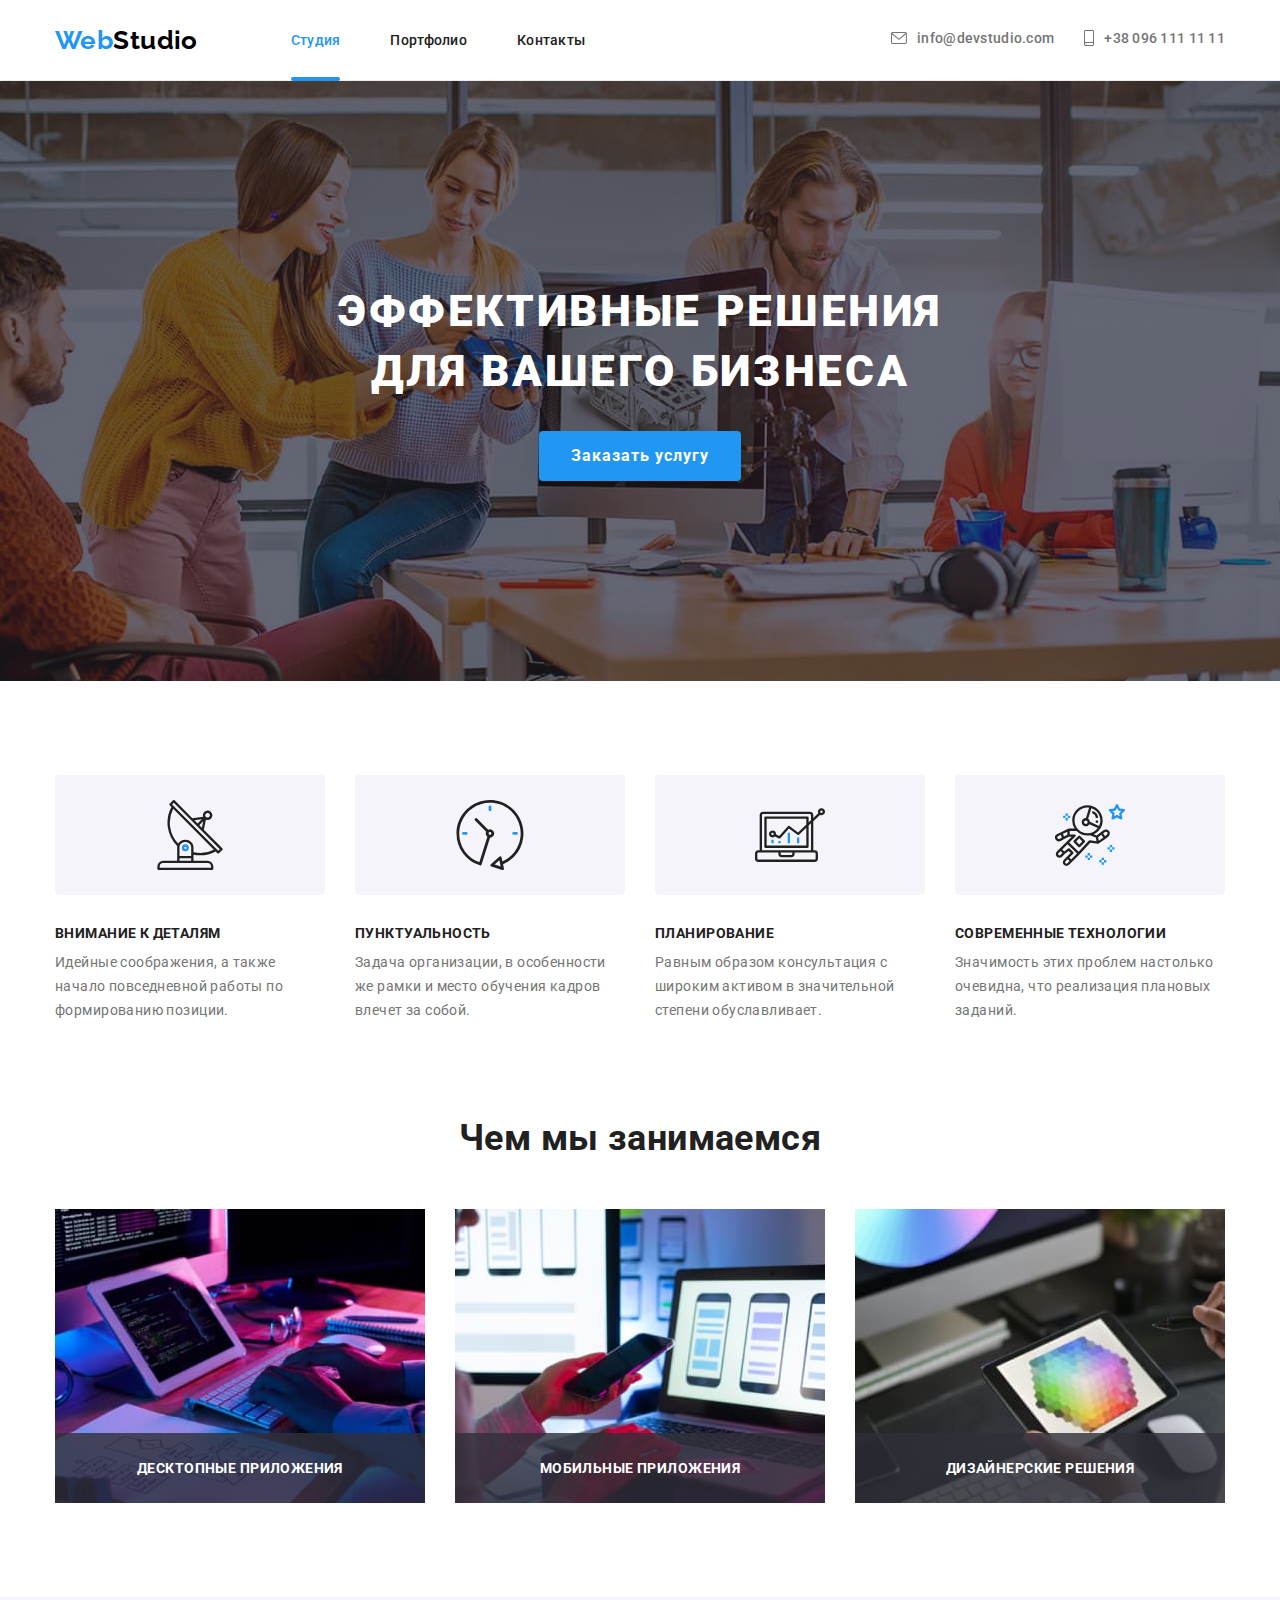
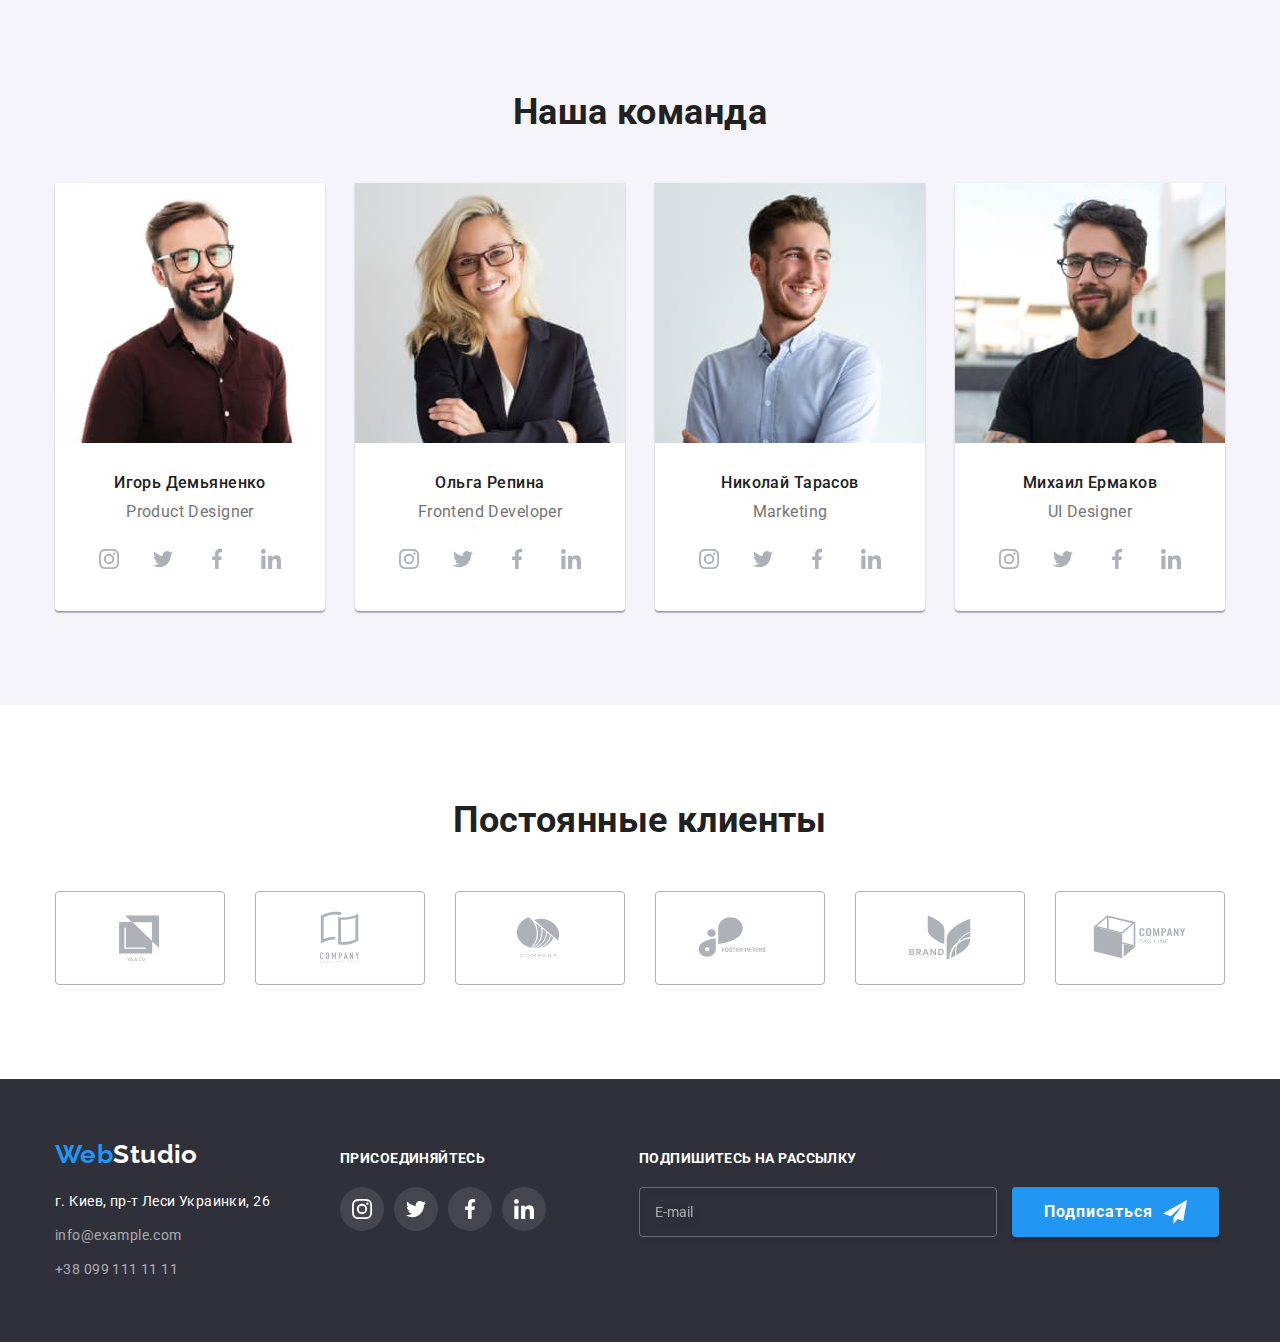
==== index.html @ 34c6ae7d "cloned hw7" ====
<!DOCTYPE html>
<html lang="ru">
  <head>
    <meta charset="UTF-8" />
    <meta http-equiv="X-UA-Compatible" content="IE=edge" />
    <meta name="viewport" content="width=device-width, initial-scale=1.0" />
    <title>WebStudio 7</title>
    <link rel="preconnect" href="https://fonts.googleapis.com" />
    <link rel="preconnect" href="https://fonts.gstatic.com" crossorigin />
    <link
      href="https://fonts.googleapis.com/css2?family=Raleway:wght@700&family=Roboto:wght@400;500;700;900&display=swap"
      rel="stylesheet"
    />
    <link
      rel="stylesheet"
      href="https://cdnjs.cloudflare.com/ajax/libs/modern-normalize/1.1.0/modern-normalize.min.css"
    />
    <link rel="stylesheet" href="./css/main.min.css" />
  </head>
  <body>
    <!-- header -->
    <header class="header">
      <div class="container container-flex">
        <!-- logo and navigation-->
        <nav class="nav container-flex">
          <a class="logo" href="./index.html"
            ><span class="logo_accent">Web</span>Studio</a
          >

          <ul class="nav__list list">
            <li class="nav__item">
              <a class="nav__link nav__link_current" href="./index.html"
                >Студия</a
              >
            </li>
            <li class="nav__item">
              <a class="nav__link" href="./portfolio.html">Портфолио</a>
            </li>
            <li class="nav__item">
              <a class="nav__link" href="#">Контакты</a>
            </li>
          </ul>
        </nav>

        <!-- contacts -->
        <ul class="contacts list">
          <li class="contacts__item">
            <a class="contacts__link" href="mailto:info@devstudio.com">
              <svg class="contacts__icon" width="16" height="12">
                <use href="./images/symbol-defs.svg#envelope"></use>
              </svg>
              info@devstudio.com</a
            >
          </li>
          <li class="contacts__item">
            <a class="contacts__link" href="tel:+380961111111"
              ><svg class="contacts__icon" width="10" height="16">
                <use href="./images/symbol-defs.svg#smartphone"></use>
              </svg>
              +38 096 111 11 11</a
            >
          </li>
        </ul>
      </div>
    </header>

    <!-- main -->
    <main>
      <!-- hero -->

      <section class="hero">
        <div class="container">
          <h1 class="hero__title">Эффективные решения для вашего бизнеса</h1>
          <button data-modal-open class="button button_primary" type="button">
            Заказать услугу
          </button>
        </div>
      </section>

      <!-- features -->
      <section class="features section">
        <div class="container">
          <h2 class="features__title visually-hidden">Наши преимущества</h2>
          <ul class="features__list list flex-cards">
            <li class="features__item item-features">
              <div class="features__thumb">
                <svg class="features__icon" width="70" height="70">
                  <use href="./images/symbol-defs.svg#antenna"></use>
                </svg>
              </div>
              <h3 class="item-features__title">Внимание к деталям</h3>
              <p class="item-features__text">
                Идейные соображения, а также начало повседневной работы по
                формированию позиции.
              </p>
            </li>
            <li class="features__item item-features">
              <div class="features__thumb">
                <svg class="features__icon" width="70" height="70">
                  <use href="./images/symbol-defs.svg#clock"></use>
                </svg>
              </div>
              <h3 class="item-features__title">Пунктуальность</h3>
              <p class="item-features__text">
                Задача организации, в особенности же рамки и место обучения
                кадров влечет за собой.
              </p>
            </li>
            <li class="features__item item-features">
              <div class="features__thumb">
                <svg class="features__icon" width="70" height="70">
                  <use href="./images/symbol-defs.svg#diagram"></use>
                </svg>
              </div>
              <h3 class="item-features__title">Планирование</h3>
              <p class="item-features__text">
                Равным образом консультация с широким активом в значительной
                степени обуславливает.
              </p>
            </li>
            <li class="features__item item-features">
              <div class="features__thumb">
                <svg class="features__icon" width="70" height="70">
                  <use href="./images/symbol-defs.svg#astronaut"></use>
                </svg>
              </div>
              <h3 class="item-features__title">Современные технологии</h3>
              <p class="item-features__text">
                Значимость этих проблем настолько очевидна, что реализация
                плановых заданий.
              </p>
            </li>
          </ul>
        </div>
      </section>

      <!-- products -->
      <section class="products section">
        <div class="container">
          <h2 class="products__title section-title">Чем мы занимаемся</h2>
          <ul class="products__list list flex-cards">
            <li class="products__item">
              <div class="products__thumb">
                <img
                  class="products__img"
                  src="./images/img-desktop-apps.jpg"
                  alt="На клавиатуре печатают исходный код и смотрят его на десктопе и планшете"
                  width="370"
                />
                <h3 class="products__description">Десктопные приложения</h3>
              </div>
            </li>
            <li>
              <div class="products__thumb">
                <img
                  class="products__img"
                  src="./images/img-mobile-apps.jpg"
                  alt="Человек смотрит на телефон и ноутбук с макетами"
                  width="370"
                />
                <h3 class="products__description">Мобильные приложения</h3>
              </div>
            </li>
            <li>
              <div class="products__thumb">
                <img
                  class="products__img"
                  src="./images/img-design-solutions.jpg"
                  alt="Человек держит планшет с селектором цветов"
                  width="370"
                />
                <h3 class="products__description">Дизайнерские решения</h3>
              </div>
            </li>
          </ul>
        </div>
      </section>

      <!-- team -->
      <section class="team section">
        <div class="container">
          <h2 class="team__title section-title">Наша команда</h2>
          <ul class="team__list list flex-cards">
            <li class="team__item item-team">
              <img
                class="item-team__img"
                src="./images/img-Demjanenko.jpg"
                alt="Портретное фото Игоря Демьяненко"
                width="270"
              />
              <h3 class="item-team__title">Игорь Демьяненко</h3>
              <p class="item-team__text">Product Designer</p>
              <ul class="socials list">
                <li class="socials__item">
                  <a class="socials__link" href="#">
                    <svg class="socials__icon">
                      <use href="./images/symbol-defs.svg#instagram"></use>
                    </svg>
                  </a>
                </li>
                <li class="socials__item">
                  <a class="socials__link" href="#">
                    <svg class="socials__icon">
                      <use href="./images/symbol-defs.svg#twitter"></use>
                    </svg>
                  </a>
                </li>
                <li class="socials__item">
                  <a class="socials__link" href="#">
                    <svg class="socials__icon">
                      <use href="./images/symbol-defs.svg#facebook"></use>
                    </svg>
                  </a>
                </li>
                <li class="socials__item">
                  <a class="socials__link" href="#">
                    <svg class="socials__icon">
                      <use href="./images/symbol-defs.svg#linkedin"></use>
                    </svg>
                  </a>
                </li>
              </ul>
            </li>
            <li class="team__item item-team">
              <img
                class="item-team__img"
                src="./images/img-Repina.jpg"
                alt="Портретное фото Ольги Репиной"
                width="270"
              />
              <h3 class="item-team__title">Ольга Репина</h3>
              <p class="item-team__text">Frontend Developer</p>
              <ul class="socials list">
                <li class="socials__item">
                  <a class="socials__link" href="#">
                    <svg class="socials__icon">
                      <use href="./images/symbol-defs.svg#instagram"></use>
                    </svg>
                  </a>
                </li>
                <li class="socials__item">
                  <a class="socials__link" href="#">
                    <svg class="socials__icon">
                      <use href="./images/symbol-defs.svg#twitter"></use>
                    </svg>
                  </a>
                </li>
                <li class="socials__item">
                  <a class="socials__link" href="#">
                    <svg class="socials__icon">
                      <use href="./images/symbol-defs.svg#facebook"></use>
                    </svg>
                  </a>
                </li>
                <li class="socials__item">
                  <a class="socials__link" href="#">
                    <svg class="socials__icon">
                      <use href="./images/symbol-defs.svg#linkedin"></use>
                    </svg>
                  </a>
                </li>
              </ul>
            </li>
            <li class="team__item item-team">
              <img
                class="item-team__img"
                src="./images/img-Tarasov.jpg"
                alt="Портретное фото Николая Тарасова"
                width="270"
              />
              <h3 class="item-team__title">Николай Тарасов</h3>
              <p class="item-team__text">Marketing</p>
              <ul class="socials list">
                <li class="socials__item">
                  <a class="socials__link" href="#">
                    <svg class="socials__icon">
                      <use href="./images/symbol-defs.svg#instagram"></use>
                    </svg>
                  </a>
                </li>
                <li class="socials__item">
                  <a class="socials__link" href="#">
                    <svg class="socials__icon">
                      <use href="./images/symbol-defs.svg#twitter"></use>
                    </svg>
                  </a>
                </li>
                <li class="socials__item">
                  <a class="socials__link" href="#">
                    <svg class="socials__icon">
                      <use href="./images/symbol-defs.svg#facebook"></use>
                    </svg>
                  </a>
                </li>
                <li class="socials__item">
                  <a class="socials__link" href="#">
                    <svg class="socials__icon">
                      <use href="./images/symbol-defs.svg#linkedin"></use>
                    </svg>
                  </a>
                </li>
              </ul>
            </li>
            <li class="team__item item-team">
              <img
                class="item-team__img"
                src="./images/img-Ermakov.jpg"
                alt="Портретное фото Михаила Ермакова"
                width="270"
              />
              <h3 class="item-team__title">Михаил Ермаков</h3>
              <p class="item-team__text">UI Designer</p>
              <ul class="socials list">
                <li class="socials__item">
                  <a class="socials__link" href="#">
                    <svg class="socials__icon">
                      <use href="./images/symbol-defs.svg#instagram"></use>
                    </svg>
                  </a>
                </li>
                <li class="socials__item">
                  <a class="socials__link" href="#">
                    <svg class="socials__icon">
                      <use href="./images/symbol-defs.svg#twitter"></use>
                    </svg>
                  </a>
                </li>
                <li class="socials__item">
                  <a class="socials__link" href="#">
                    <svg class="socials__icon">
                      <use href="./images/symbol-defs.svg#facebook"></use>
                    </svg>
                  </a>
                </li>
                <li class="socials__item">
                  <a class="socials__link" href="#">
                    <svg class="socials__icon">
                      <use href="./images/symbol-defs.svg#linkedin"></use>
                    </svg>
                  </a>
                </li>
              </ul>
            </li>
          </ul>
        </div>
      </section>

      <!-- clients -->
      <section class="clients section">
        <div class="container">
          <h1 class="section-title">Постоянные клиенты</h1>
          <ul class="clients__list list">
            <li class="clients__item">
              <a class="clients__link" href="">
                <svg class="clients__icon">
                  <use href="./images/symbol-defs.svg#client1"></use>
                </svg>
              </a>
            </li>
            <li class="clients__item">
              <a class="clients__link" href="">
                <svg class="clients__icon">
                  <use href="./images/symbol-defs.svg#client2"></use>
                </svg>
              </a>
            </li>
            <li class="clients__item">
              <a class="clients__link" href="">
                <svg class="clients__icon">
                  <use href="./images/symbol-defs.svg#client3"></use>
                </svg>
              </a>
            </li>
            <li class="clients__item">
              <a class="clients__link" href="">
                <svg class="clients__icon">
                  <use href="./images/symbol-defs.svg#client4"></use>
                </svg>
              </a>
            </li>
            <li class="clients__item">
              <a class="clients__link" href="">
                <svg class="clients__icon">
                  <use href="./images/symbol-defs.svg#client5"></use>
                </svg>
              </a>
            </li>
            <li class="clients__item">
              <a class="clients__link" href="">
                <svg class="clients__icon">
                  <use href="./images/symbol-defs.svg#client6"></use>
                </svg>
              </a>
            </li>
          </ul>
        </div>
      </section>
    </main>
    <!-- footer -->
    <footer class="footer">
      <div class="container container-flex container-footer">
        <!-- logo-footer -->
        <div class="address-wrapper">
          <a class="logo footer__logo" href="/"
            ><span class="logo_accent">Web</span>Studio</a
          >

          <!-- contact information -->
          <address class="address">
            <ul class="address__list list">
              <li class="address__item">
                <a
                  class="address__link address__link_geo"
                  href="https://goo.gl/maps/iMKgxrzqZL7RTVhf6"
                  target="_blank"
                  rel="noopener noreferrer"
                >
                  г. Киев, пр-т Леси Украинки, 26</a
                >
              </li>
              <li class="address__item">
                <a
                  class="address__link address__link_cont"
                  href="mailto:info@example.com"
                  >info@example.com</a
                >
              </li>
              <li class="address__item">
                <a
                  class="address__link address__link_cont"
                  href="tel:+380991111111"
                  >+38 099 111 11 11</a
                >
              </li>
            </ul>
          </address>
        </div>

        <!-- join -->
        <div class="join">
          <b class="join__title">ПРИСОЕДИНЯЙТЕСЬ</b>
          <ul class="socials footer__socials list">
            <li class="socials__item">
              <a class="socials__link socials__link_footer" href="#">
                <svg class="socials__icon socials__icon_footer">
                  <use href="./images/symbol-defs.svg#instagram"></use>
                </svg>
              </a>
            </li>
            <li class="socials__item">
              <a class="socials__link socials__link_footer" href="#">
                <svg class="socials__icon socials__icon_footer">
                  <use href="./images/symbol-defs.svg#twitter"></use>
                </svg>
              </a>
            </li>
            <li class="socials__item">
              <a class="socials__link socials__link_footer" href="#">
                <svg class="socials__icon socials__icon_footer">
                  <use href="./images/symbol-defs.svg#facebook"></use>
                </svg>
              </a>
            </li>
            <li class="socials__item">
              <a class="socials__link socials__link_footer" href="#">
                <svg class="socials__icon socials__icon_footer">
                  <use href="./images/symbol-defs.svg#linkedin"></use>
                </svg>
              </a>
            </li>
          </ul>
        </div>

        <!-- subscribe -->
        <form class="subscribe">
          <b class="join__title subscribe-title">Подпишитесь на рассылку</b>
          <label class="visually-hidden" for="subscribe_mail">E-mail</label>
          <input
            class="subscribe__input"
            name="subscribe_mail"
            id="subscribe_mail"
            type="email"
            required
            placeholder="E-mail"
          />
          <button class="button button_primary subscribe-button" type="submit">
            Подписаться
            <svg class="subscribe-button__icon" width="24" height="24">
              <use href="./images/symbol-defs.svg#plane"></use>
            </svg>
          </button>
        </form>
      </div>
    </footer>

    <!-- modal  -->
    <div class="backdrop is-hidden" data-modal>
      <div class="modal">
        <button data-modal-close class="modal__close-btn">
          <svg width="18" height="18">
            <use href="./images/symbol-defs.svg#close"></use>
          </svg>
        </button>

        <!-- callback-form -->
        <form name="callback-form" class="callback-form">
          <b class="callback-form__title">
            Оставьте свои данные, мы вам перезвоним
          </b>

          <div class="callback-form__item">
            <label class="callback-form__label" for="username">Имя</label>
            <input
              class="callback-form__input"
              type="text"
              name="username"
              id="username"
              required
              minlength="2"
              pattern="^[a-zA-zа-яА-яіІїЇЇ]+$"
            />
            <svg class="callback-form__icon" width="18" height="18">
              <use href="./images/symbol-defs.svg#person"></use>
            </svg>
          </div>

          <div class="callback-form__item">
            <label class="callback-form__label" for="tel">Телефон</label>
            <input
              class="callback-form__input"
              type="tel"
              name="tel"
              id="tel"
              required
              pattern="^[0-9]{3}-[0-9]{3}-[0-9]{2}-[0-9]{2}"
              title="xxx-xxx-xx-xx"
            />
            <svg class="callback-form__icon" width="18" height="18">
              <use href="./images/symbol-defs.svg#phone"></use>
            </svg>
          </div>

          <div class="callback-form__item">
            <label class="callback-form__label" for="mail">Почта</label>
            <input
              class="callback-form__input"
              type="email"
              name="mail"
              id="mail"
              required
            />
            <svg class="callback-form__icon" width="18" height="18">
              <use href="./images/symbol-defs.svg#email"></use>
            </svg>
          </div>

          <div class="callback-form__item">
            <label class="callback-form__label" for="comment"
              >Комментарий</label
            >
            <textarea
              class="callback-form__input callback-form__textarea"
              name="comment"
              id="comment"
              rows="5"
              placeholder="Введите текст"
            ></textarea>
          </div>

          <div class="callback-form__item policy-checkbox">
            <input
              class="policy-checkbox__input visually-hidden"
              id="policy"
              type="checkbox"
              name="policy"
              value="policy"
              required
            />
            <label
              class="callback-form__label policy-checkbox__label"
              for="policy"
            >
              <svg class="callback-form__check-icon">
                <use href="./images/symbol-defs.svg#icon-check"></use>
              </svg>
              Соглашаюсь с рассылкой и принимаю
              <a class="policy-checkbox__link" href="#"> Условия договора</a>
            </label>
          </div>

          <button class="button button_primary modal__button" type="submit">
            Отправить
          </button>
        </form>
      </div>
    </div>

    <!-- script modal -->
    <script src="./js/modal.js"></script>
  </body>
</html>
---- css/main.min.css ----
:root{--primary-text-color: #757575;--secondary-text-color: #212121;--accent-color: #2196f3;--main-white-color: #ffffff;--primary-background-color: #2f303a;--secondary-background-color: #f5f4fa;--address-cont-color: rgba(255, 255, 255, 0.6);--primary-logo-color: #000000;--header-border: #ececec;--socials-color: #afb1b8;--timing-function: 250ms cubic-bezier(0.4, 0, 0.2, 1)}.visually-hidden{position:absolute;width:1px;height:1px;margin:-1px;border:0;padding:0;white-space:nowrap;clip-path:inset(100%);clip:rect(0 0 0 0);overflow:hidden}body{font-family:"Roboto",roboto,-apple-system,BlinkMacSystemFont,avenir next,avenir,segoe ui,helvetica neue,helvetica,Cantarell,Ubuntu,noto,arial,sans-serif;font-size:14px;letter-spacing:.03em;background-color:var(--main-white-color);color:var(--primary-text-color)}p,h1,h2,h3{margin:0;padding:0;border:0}.list{margin-top:0;margin-bottom:0;padding-left:0;list-style:none}.flex-cards{display:flex;flex-wrap:wrap;gap:30px}.container{width:1200px;margin:0 auto;padding:0 15px}.container-flex{display:flex;align-items:center}.section{padding:94px 0}.section-title{margin-bottom:50px;font-weight:700;font-size:36px;line-height:1.1666666667;text-align:center;color:var(--secondary-text-color)}.backdrop{position:fixed;top:0;left:0;width:100%;height:100%;overflow-y:scroll;opacity:1;background-color:rgba(0,0,0,.4);transition:opacity var(--timing-function),visibility var(--timing-function)}.backdrop.is-hidden{opacity:0;visibility:hidden;pointer-events:none}.modal{position:absolute;top:50%;left:50%;transform:translate(-50%, -50%) scale(1);width:528px;min-height:581px;background-color:#fff;box-shadow:0px 1px 3px rgba(0,0,0,.12),0px 1px 1px rgba(0,0,0,.14),0px 2px 1px rgba(0,0,0,.2);border-radius:4px;transition:transform var(--timing-function)}.backdrop.is-hidden .modal{transform:translate(-50%, -50%) scale(1.1)}.callback-form{padding:40px}.callback-form__title{display:inline-block;margin-bottom:12px;font-weight:700;font-size:20px;line-height:1.5;text-align:center;color:var(--secondary-text-color)}.callback-form__item{position:relative;margin-bottom:10px;display:flex;flex-direction:column}.callback-form__label{width:100%;margin-bottom:4px;font-weight:400;font-size:12px;line-height:1.1666666667;letter-spacing:.01em;color:var(--primary-text-color)}.callback-form__icon{position:absolute;bottom:11px;left:12px;fill:var(--secondary-text-color);transition:fill var(--timing-function)}.callback-form__input:focus+.callback-form__icon{fill:#2196f3}.callback-form__input{width:100%;padding:12px 16px 12px 42px;border:1px solid rgba(33,33,33,.2);border-radius:4px;transition:border-color var(--timing-function)}.callback-form__input:focus{border-color:var(--accent-color);outline:rgba(0,0,0,0)}.callback-form__textarea{resize:none;padding-left:16px}.callback-form__textarea::placeholder{font-size:14px;line-height:1.1428571429;letter-spacing:.01em;color:rgba(117,117,117,.5)}.policy-checkbox{flex-direction:row;align-items:center;margin-top:20px}.callback-form__check-icon{position:absolute;top:50%;left:13px;transform:translateY(-50%);width:16px;height:15px;cursor:pointer;opacity:0;transition:opacity var(--timing-function)}.policy-checkbox__input:checked+.policy-checkbox__label>.callback-form__check-icon{opacity:1}.policy-checkbox__label{display:inline-flex;align-items:center;margin:0;padding-left:13px;font-size:14px;line-height:1.7142857143;color:var(--primary-text-color)}.policy-checkbox__label::before{content:"";display:inline-block;width:16px;height:15px;margin-right:8.38px;border:1.8px solid var(--secondary-text-color);border-radius:2px;transition:border-color var(--timing-function)}.policy-checkbox__input:checked+.policy-checkbox__label::before{border-color:var(--accent-color)}.policy-checkbox__input:focus-visible~.policy-checkbox__label::before{outline:2px solid rgba(5,34,195,.7)}.policy-checkbox__link{position:relative;padding-left:3.5px;border-bottom:1px solid var(--accent-color);color:var(--accent-color);font-size:14px;line-height:1.7142857143;text-decoration:none;transition:color var(--timing-function)}.policy-checkbox__link:hover,.policy-checkbox__link:focus{color:var(--secondary-text-color)}.policy-checkbox__link:before{content:"";position:absolute;left:0;bottom:-2px;display:block;width:100%;height:4px;background-color:var(--main-white-color);transform-origin:center;transform:scale(1);transition:transform var(--timing-function)}.policy-checkbox__link:hover:before,.policy-checkbox__link:focus:before{transform:scale(0)}.button{display:inline-block;font-family:inherit;font-weight:700;font-size:16px;line-height:1.875;text-align:center;letter-spacing:.06em;color:var(--secondary-text-color);background-color:var(--main-white-color);border:none;border-radius:4px;cursor:pointer}.button_primary{padding:10px 32px;color:var(--main-white-color);background-color:var(--accent-color);box-shadow:0px 4px 4px rgba(0,0,0,.15);transition:box-shadow var(--timing-function),background-color var(--timing-function)}.button_primary:hover,.button_primary:focus{background-color:#188ce8;box-shadow:0px 4px 4px rgba(0,0,0,.25)}.button_secondary{padding:6px 22px;font-weight:500;font-size:16px;line-height:1.625;text-align:center;letter-spacing:.03em;color:var(--secondary-text-color);background-color:var(--secondary-background-color);transition:box-shadow var(--timing-function),background-color var(--timing-function),color var(--timing-function)}.button_secondary:hover,.button_secondary:focus{color:var(--main-white-color);background-color:var(--accent-color);box-shadow:0px 3px 1px rgba(0,0,0,.1),0px 1px 2px rgba(0,0,0,.08),0px 2px 2px rgba(0,0,0,.12)}.button_secondary.active{color:var(--main-white-color);background-color:var(--accent-color);box-shadow:0px 3px 1px rgba(0,0,0,.1),0px 1px 2px rgba(0,0,0,.08),0px 2px 2px rgba(0,0,0,.12)}.modal__close-btn{position:absolute;top:8px;right:8px;display:flex;align-items:center;justify-content:center;height:30px;width:30px;padding:0;background-color:rgba(0,0,0,0);border:1px solid rgba(0,0,0,.1);border-radius:50px;cursor:pointer;transition:fill var(--timing-function)}.modal__close-btn:hover,.modal__close-btn:focus{fill:var(--accent-color)}.modal__button{display:flex;margin-top:30px;margin-right:auto;margin-left:auto;padding-left:55px;padding-right:55px}.socials{display:flex;justify-content:center;gap:10px;margin-top:16px}.socials__link{display:inline-flex;align-items:center;justify-content:center;width:44px;height:44px;border-radius:50%;transition:background-color var(--timing-function),fill var(--timing-function)}.socials__link:hover,.socials__link:focus{background-color:var(--accent-color);fill:var(--main-white-color)}.socials__link:hover .socials__icon,.socials__link:focus .socials__icon{fill:var(--main-white-color)}.socials__icon{width:20px;height:20px;fill:var(--socials-color)}.footer__socials{margin-top:20px}.socials__link_footer{background-color:rgba(255,255,255,.1);transition:background-color var(--timing-function)}.socials__link_footer:hover,.socials__link_footer:focus{background-color:var(--accent-color)}.socials__icon_footer{fill:var(--main-white-color)}.logo{text-decoration:none;font-family:"Raleway",roboto,-apple-system,BlinkMacSystemFont,avenir next,avenir,segoe ui,helvetica neue,helvetica,Cantarell,Ubuntu,noto,arial,sans-serif;font-weight:700;font-size:26px;line-height:1.1923076923;color:var(--primary-logo-color)}.footer__logo{color:var(--main-white-color)}.logo_accent{color:var(--accent-color)}.header{border-bottom:1px solid var(--header-border)}.nav__list{display:flex;margin-left:93px}.nav__item:not(:last-child){margin-right:50px}.nav__link{display:block;padding-top:32px;padding-bottom:32px;text-decoration:none;font-weight:500;font-size:14px;line-height:1.1428571429;letter-spacing:.02em;color:var(--secondary-text-color);transition:color var(--timing-function)}.nav__link:hover,.nav__link:focus{color:var(--accent-color)}.nav__link_current{position:relative;color:var(--accent-color)}.nav__link_current::after{content:"";position:absolute;right:0;bottom:-1px;width:100%;height:4px;background-color:var(--accent-color);border-radius:2px}.contacts{display:flex;margin-left:auto}.contacts__item:not(:last-child){margin-right:30px}.contacts__link{display:inline-flex;align-items:center;text-decoration:none;font-weight:500;font-size:14px;line-height:1.1428571429;letter-spacing:.02em;color:var(--primary-text-color);transition:color var(--timing-function)}.contacts__link:hover,.contacts__link:focus{color:var(--accent-color)}.contacts__icon{margin-right:10px;fill:#757575;transition:fill var(--timing-function)}.contacts__link:hover .contacts__icon,.contacts__link:focus .contacts__icon{fill:#2196f3}.hero{max-width:1920px;height:600px;margin-left:auto;margin-right:auto;padding-top:200px;padding-bottom:200px;text-align:center;background-color:var(--primary-background-color);background-image:linear-gradient(rgba(47, 48, 58, 0.4), rgba(47, 48, 58, 0.4)),url(../images/hero.jpg);background-repeat:no-repeat;background-position:center;background-size:cover}.hero__title{width:696px;margin-left:auto;margin-right:auto;margin-bottom:30px;font-weight:900;font-size:44px;line-height:1.3636363636;text-align:center;letter-spacing:.06em;text-transform:uppercase;color:var(--main-white-color)}.features{padding-bottom:47px}.features__list>*{width:calc((100% - 90px)/4)}.features__thumb{width:100%;height:120px;padding-left:100px;padding-right:100px;padding-top:25px;padding-bottom:25px;margin-bottom:30px;background:#f5f4fa;border-radius:4px}.item-features__title{margin-bottom:10px;font-size:14px;line-height:1.1428571429;text-transform:uppercase;color:var(--secondary-text-color)}.item-features__text{line-height:1.71}.products{padding-top:47px}.products__img{display:block}.products__thumb{position:relative}.products__description{position:absolute;display:inline-flex;content:"";bottom:0;right:0;width:100%;height:70px;align-items:center;justify-content:center;font-weight:700;font-size:14px;line-height:1.1428571429;text-transform:uppercase;color:var(--main-white-color);background:rgba(47,48,58,.8)}.team{background-color:var(--secondary-background-color)}.team__item{padding-bottom:30px;text-align:center;background-color:var(--main-white-color);box-shadow:0px 1px 3px rgba(0,0,0,.12),0px 1px 1px rgba(0,0,0,.14),0px 2px 1px rgba(0,0,0,.2);border-radius:0px 0px 4px 4px}.item-team__img{display:block}.item-team__title{padding-top:30px;margin-bottom:10px;font-weight:500;font-size:16px;line-height:1.1875;color:var(--secondary-text-color)}.item-team__text{font-size:16px;line-height:1.1875}.clients__list{display:flex;justify-content:center;gap:30px}.clients__link{display:inline-flex;width:170px;padding-left:32px;padding-right:32px;padding-top:16px;padding-bottom:16px;border:1px solid #afb1b8;border-radius:4px;transition:border-color var(--timing-function)}.clients__link:hover,.clients__link:focus{border-color:var(--accent-color);fill:var(--accent-color)}.clients__link:hover .clients__icon,.clients__link:focus .clients__icon{border-color:var(--accent-color);fill:var(--accent-color)}.clients__icon{width:106px;height:60px;fill:var(--socials-color);transition:fill var(--timing-function)}.footer{padding:60px 0;background-color:#000;background-color:var(--primary-background-color)}.container-footer{align-items:baseline}.address{margin-top:20px}.address__item:not(:last-child){margin-bottom:10px}.address__link{text-decoration:none;line-height:1.71;font-style:normal;color:var(--address-cont-color);transition:color var(--timing-function)}.address__link_geo{color:var(--main-white-color)}.address__link_cont:hover,.address__link_cont:focus{color:var(--accent-color)}.join{margin-left:70px;margin-right:93px;margin-bottom:40px}.join__title{margin-bottom:20px;line-height:1.14;text-transform:uppercase;color:#fff}.subscribe-title{display:block}.subscribe__input{width:358px;height:50px;padding:15px;margin-right:12px;color:var(--main-white-color);background-color:rgba(0,0,0,0);border:1px solid rgba(255,255,255,.3);filter:drop-shadow(0px 4px 4px rgba(0, 0, 0, 0.15));border-radius:4px}.subscribe__input::placeholder{line-height:1.25;color:rgba(255,255,255,.6)}.subscribe-button{display:inline-flex;align-items:center;font-weight:700;font-size:16px;line-height:1.875;letter-spacing:.06em;color:var(--main-white-color)}.subscribe-button__icon{margin-left:10px}/*# sourceMappingURL=main.min.css.map */
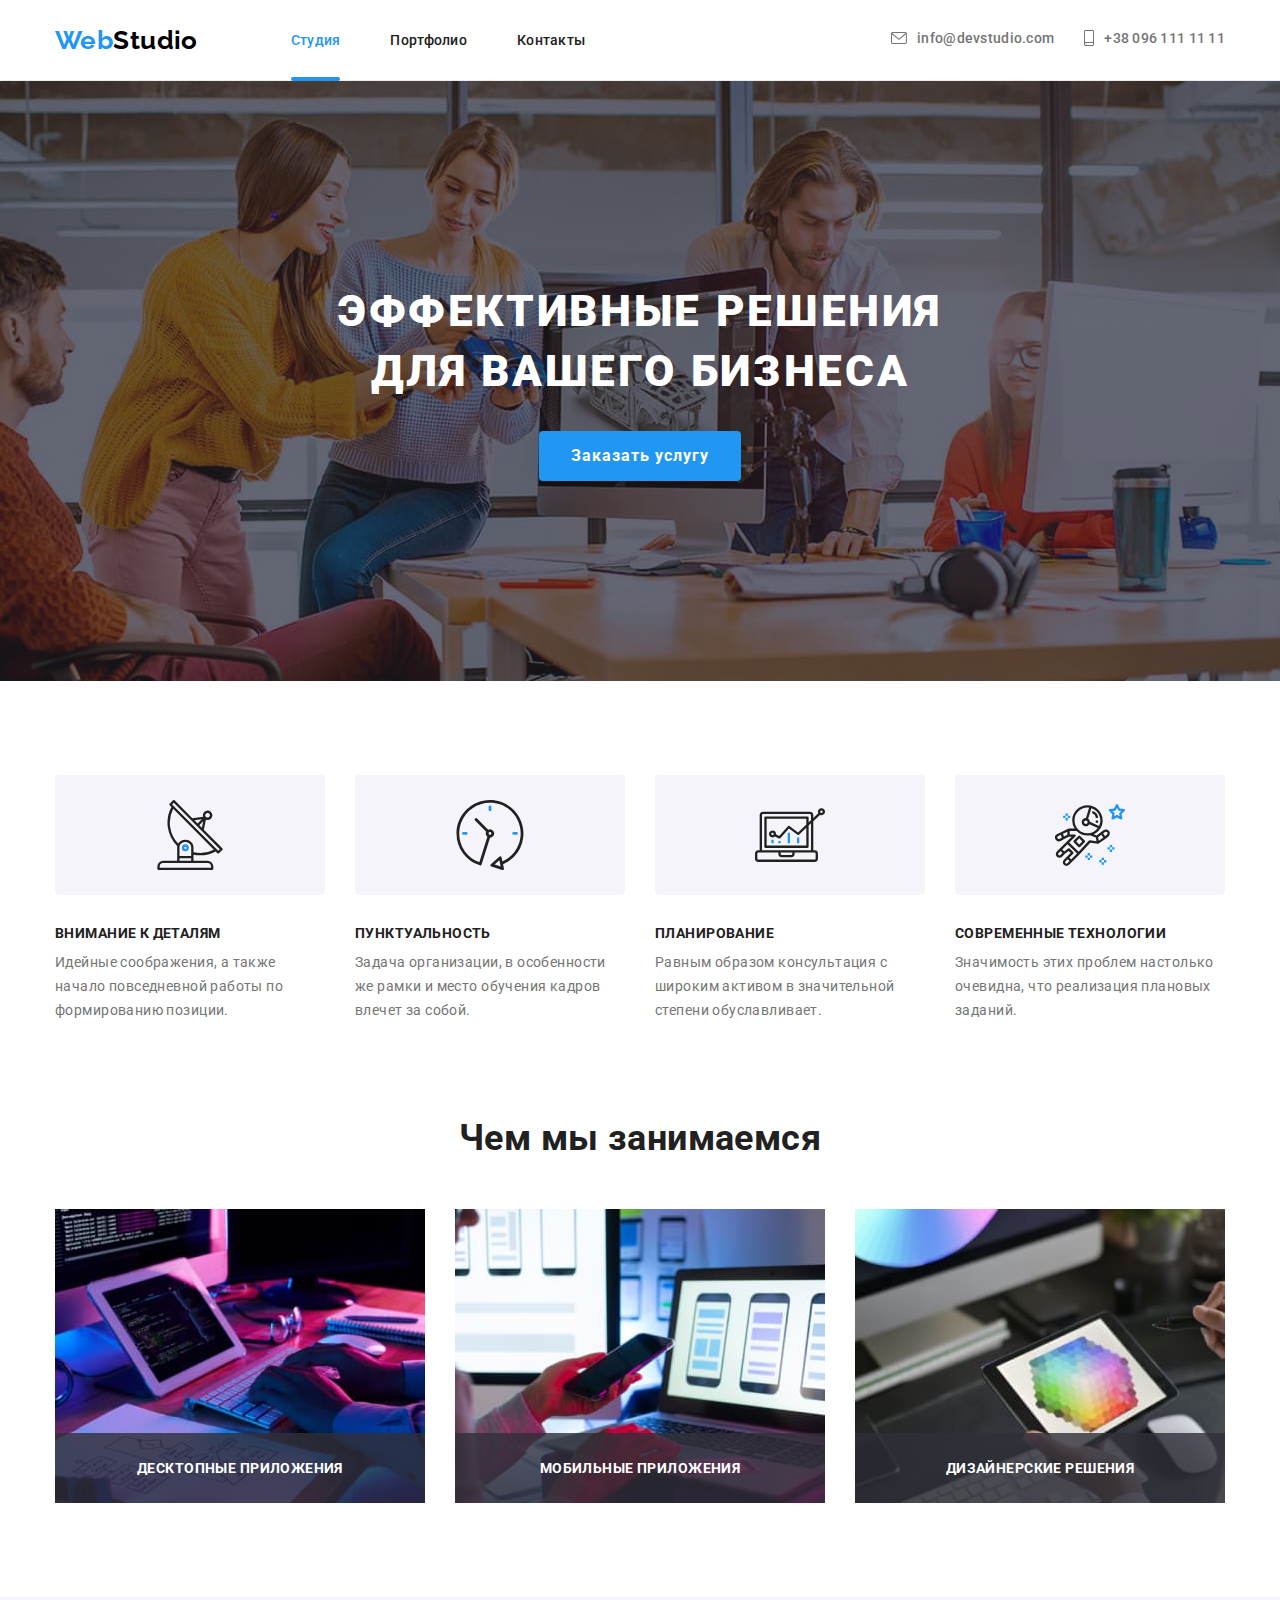
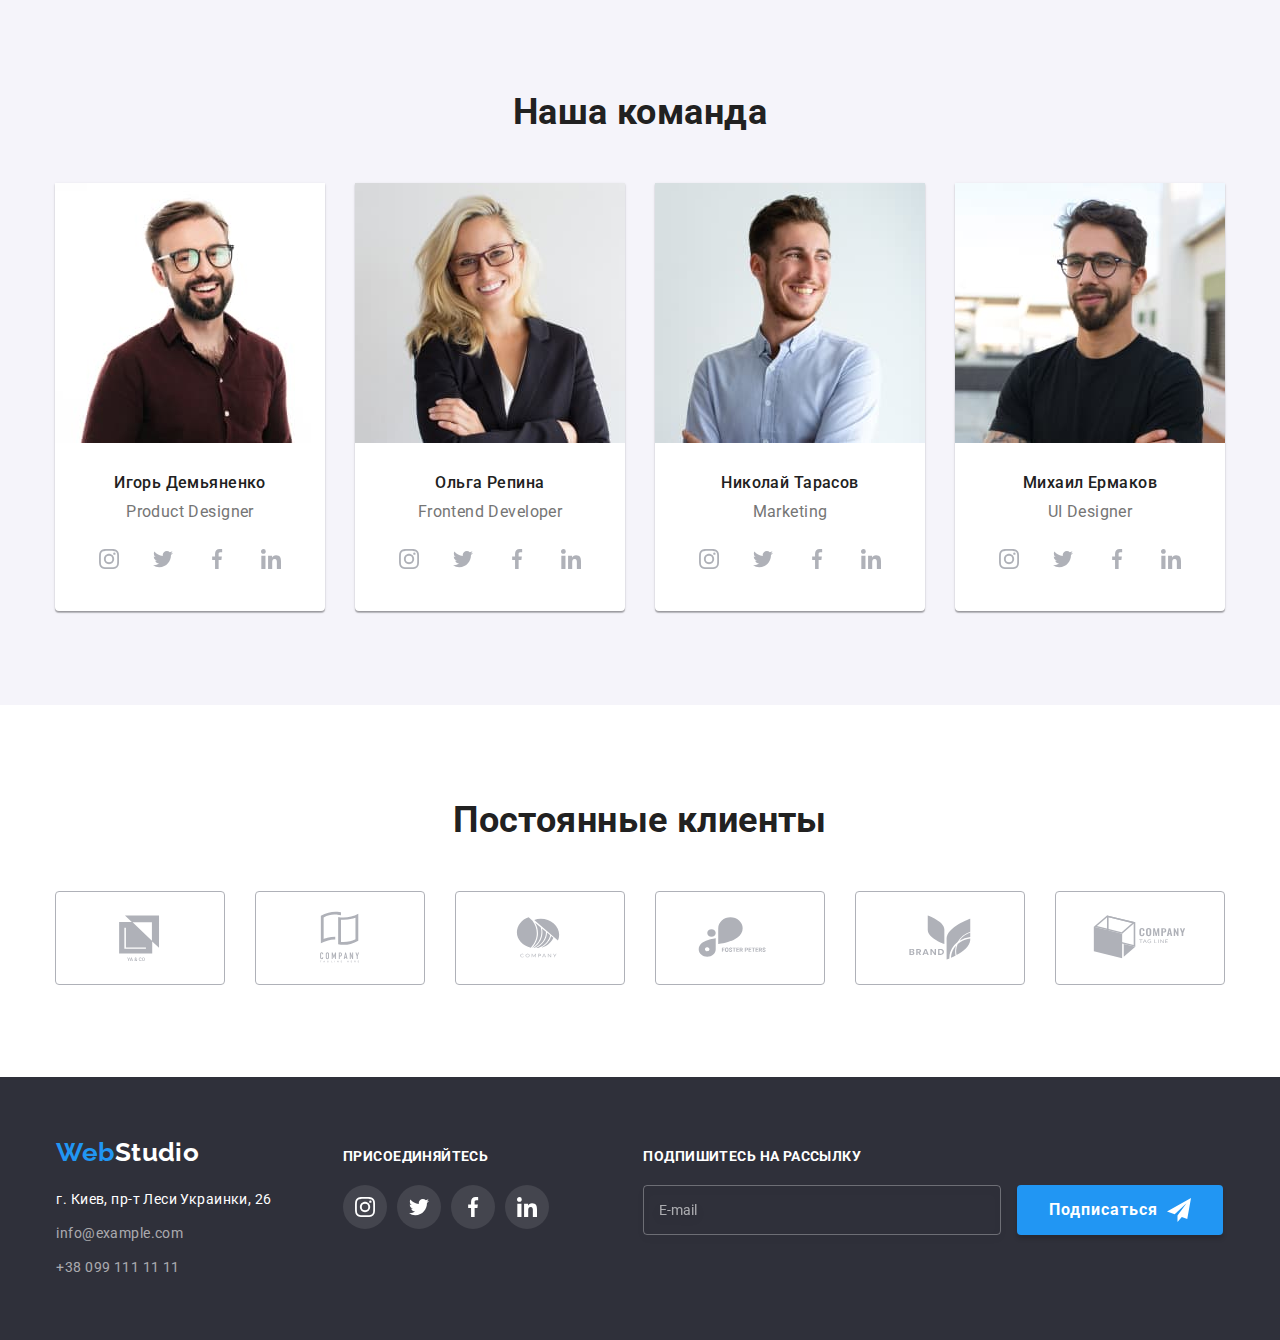
==== commit 4467635a: "add adaptive design" ====
--- a/index.html
+++ b/index.html
@@ -4,7 +4,7 @@
     <meta charset="UTF-8" />
     <meta http-equiv="X-UA-Compatible" content="IE=edge" />
     <meta name="viewport" content="width=device-width, initial-scale=1.0" />
-    <title>WebStudio 7</title>
+    <title>WebStudio 8</title>
     <link rel="preconnect" href="https://fonts.googleapis.com" />
     <link rel="preconnect" href="https://fonts.gstatic.com" crossorigin />
     <link
@@ -17,12 +17,13 @@
     />
     <link rel="stylesheet" href="./css/main.min.css" />
   </head>
+
   <body>
     <!-- header -->
     <header class="header">
-      <div class="container container-flex">
+      <div class="container header__container container-flex">
         <!-- logo and navigation-->
-        <nav class="nav container-flex">
+        <nav class="nav">
           <a class="logo" href="./index.html"
             ><span class="logo_accent">Web</span>Studio</a
           >
@@ -61,6 +62,70 @@
             >
           </li>
         </ul>
+
+        <input class="visually-hidden" type="checkbox" id="checkbox" />
+        <label class="burger" for="checkbox">
+          <span class="line top"> </span>
+          <span class="line center"> </span>
+          <span class="line bottom"> </span>
+
+          <!-- ========Burger Menu=========== -->
+          <div class="burger-menu">
+            <nav class="burger-nav">
+              <ul class="burger-nav__list list">
+                <li class="burger-nav__item">
+                  <a
+                    class="burger-nav__link burger-nav__link_current link"
+                    href="./index.html"
+                    >Студия</a
+                  >
+                </li>
+                <li class="burger-nav__item">
+                  <a class="burger-nav__link link" href="./portfolio.html"
+                    >Портфолио</a
+                  >
+                </li>
+                <li class="burger-nav__item">
+                  <a class="burger-nav__link link" href="#">Контакты</a>
+                </li>
+              </ul>
+            </nav>
+
+            <ul class="burger-contacts list">
+              <li class="burger-contacts__item">
+                <a
+                  class="burger-contacts__link_phone link"
+                  href="tel:+380961111111"
+                >
+                  +38 096 111 11 11</a
+                >
+              </li>
+              <li class="burger-contacts__item">
+                <a
+                  class="burger-contacts__link_mail link"
+                  href="mailto:info@devstudio.com"
+                >
+                  info@devstudio.com</a
+                >
+              </li>
+            </ul>
+
+            <ul class="burger-socials">
+              <li class="burger-socials__item list">
+                <a class="link burger-socials__link" href="">Instagram</a>
+              </li>
+              <li class="burger-socials__item list">
+                <a class="link burger-socials__link" href="">Twitter</a>
+              </li>
+              <li class="burger-socials__item list">
+                <a class="link burger-socials__link" href="">Facebook</a>
+              </li>
+              <li class="burger-socials__item list">
+                <a class="link burger-socials__link" href="">LinkedIn</a>
+              </li>
+            </ul>
+          </div>
+        </label>
       </div>
     </header>
 
@@ -180,13 +245,12 @@
       <section class="team section">
         <div class="container">
           <h2 class="team__title section-title">Наша команда</h2>
-          <ul class="team__list list flex-cards">
+          <ul class="team__list list">
             <li class="team__item item-team">
               <img
                 class="item-team__img"
                 src="./images/img-Demjanenko.jpg"
                 alt="Портретное фото Игоря Демьяненко"
-                width="270"
               />
               <h3 class="item-team__title">Игорь Демьяненко</h3>
               <p class="item-team__text">Product Designer</p>
@@ -226,7 +290,6 @@
                 class="item-team__img"
                 src="./images/img-Repina.jpg"
                 alt="Портретное фото Ольги Репиной"
-                width="270"
               />
               <h3 class="item-team__title">Ольга Репина</h3>
               <p class="item-team__text">Frontend Developer</p>
@@ -266,7 +329,6 @@
                 class="item-team__img"
                 src="./images/img-Tarasov.jpg"
                 alt="Портретное фото Николая Тарасова"
-                width="270"
               />
               <h3 class="item-team__title">Николай Тарасов</h3>
               <p class="item-team__text">Marketing</p>
@@ -306,7 +368,6 @@
                 class="item-team__img"
                 src="./images/img-Ermakov.jpg"
                 alt="Портретное фото Михаила Ермакова"
-                width="270"
               />
               <h3 class="item-team__title">Михаил Ермаков</h3>
               <p class="item-team__text">UI Designer</p>
@@ -396,9 +457,10 @@
         </div>
       </section>
     </main>
+
     <!-- footer -->
     <footer class="footer">
-      <div class="container container-flex container-footer">
+      <div class="container container-footer">
         <!-- logo-footer -->
         <div class="address-wrapper">
           <a class="logo footer__logo" href="/"
--- a/css/main.min.css
+++ b/css/main.min.css
@@ -1 +1 @@
-:root{--primary-text-color: #757575;--secondary-text-color: #212121;--accent-color: #2196f3;--main-white-color: #ffffff;--primary-background-color: #2f303a;--secondary-background-color: #f5f4fa;--address-cont-color: rgba(255, 255, 255, 0.6);--primary-logo-color: #000000;--header-border: #ececec;--socials-color: #afb1b8;--timing-function: 250ms cubic-bezier(0.4, 0, 0.2, 1)}.visually-hidden{position:absolute;width:1px;height:1px;margin:-1px;border:0;padding:0;white-space:nowrap;clip-path:inset(100%);clip:rect(0 0 0 0);overflow:hidden}body{font-family:"Roboto",roboto,-apple-system,BlinkMacSystemFont,avenir next,avenir,segoe ui,helvetica neue,helvetica,Cantarell,Ubuntu,noto,arial,sans-serif;font-size:14px;letter-spacing:.03em;background-color:var(--main-white-color);color:var(--primary-text-color)}p,h1,h2,h3{margin:0;padding:0;border:0}.list{margin-top:0;margin-bottom:0;padding-left:0;list-style:none}.flex-cards{display:flex;flex-wrap:wrap;gap:30px}.container{width:1200px;margin:0 auto;padding:0 15px}.container-flex{display:flex;align-items:center}.section{padding:94px 0}.section-title{margin-bottom:50px;font-weight:700;font-size:36px;line-height:1.1666666667;text-align:center;color:var(--secondary-text-color)}.backdrop{position:fixed;top:0;left:0;width:100%;height:100%;overflow-y:scroll;opacity:1;background-color:rgba(0,0,0,.4);transition:opacity var(--timing-function),visibility var(--timing-function)}.backdrop.is-hidden{opacity:0;visibility:hidden;pointer-events:none}.modal{position:absolute;top:50%;left:50%;transform:translate(-50%, -50%) scale(1);width:528px;min-height:581px;background-color:#fff;box-shadow:0px 1px 3px rgba(0,0,0,.12),0px 1px 1px rgba(0,0,0,.14),0px 2px 1px rgba(0,0,0,.2);border-radius:4px;transition:transform var(--timing-function)}.backdrop.is-hidden .modal{transform:translate(-50%, -50%) scale(1.1)}.callback-form{padding:40px}.callback-form__title{display:inline-block;margin-bottom:12px;font-weight:700;font-size:20px;line-height:1.5;text-align:center;color:var(--secondary-text-color)}.callback-form__item{position:relative;margin-bottom:10px;display:flex;flex-direction:column}.callback-form__label{width:100%;margin-bottom:4px;font-weight:400;font-size:12px;line-height:1.1666666667;letter-spacing:.01em;color:var(--primary-text-color)}.callback-form__icon{position:absolute;bottom:11px;left:12px;fill:var(--secondary-text-color);transition:fill var(--timing-function)}.callback-form__input:focus+.callback-form__icon{fill:#2196f3}.callback-form__input{width:100%;padding:12px 16px 12px 42px;border:1px solid rgba(33,33,33,.2);border-radius:4px;transition:border-color var(--timing-function)}.callback-form__input:focus{border-color:var(--accent-color);outline:rgba(0,0,0,0)}.callback-form__textarea{resize:none;padding-left:16px}.callback-form__textarea::placeholder{font-size:14px;line-height:1.1428571429;letter-spacing:.01em;color:rgba(117,117,117,.5)}.policy-checkbox{flex-direction:row;align-items:center;margin-top:20px}.callback-form__check-icon{position:absolute;top:50%;left:13px;transform:translateY(-50%);width:16px;height:15px;cursor:pointer;opacity:0;transition:opacity var(--timing-function)}.policy-checkbox__input:checked+.policy-checkbox__label>.callback-form__check-icon{opacity:1}.policy-checkbox__label{display:inline-flex;align-items:center;margin:0;padding-left:13px;font-size:14px;line-height:1.7142857143;color:var(--primary-text-color)}.policy-checkbox__label::before{content:"";display:inline-block;width:16px;height:15px;margin-right:8.38px;border:1.8px solid var(--secondary-text-color);border-radius:2px;transition:border-color var(--timing-function)}.policy-checkbox__input:checked+.policy-checkbox__label::before{border-color:var(--accent-color)}.policy-checkbox__input:focus-visible~.policy-checkbox__label::before{outline:2px solid rgba(5,34,195,.7)}.policy-checkbox__link{position:relative;padding-left:3.5px;border-bottom:1px solid var(--accent-color);color:var(--accent-color);font-size:14px;line-height:1.7142857143;text-decoration:none;transition:color var(--timing-function)}.policy-checkbox__link:hover,.policy-checkbox__link:focus{color:var(--secondary-text-color)}.policy-checkbox__link:before{content:"";position:absolute;left:0;bottom:-2px;display:block;width:100%;height:4px;background-color:var(--main-white-color);transform-origin:center;transform:scale(1);transition:transform var(--timing-function)}.policy-checkbox__link:hover:before,.policy-checkbox__link:focus:before{transform:scale(0)}.button{display:inline-block;font-family:inherit;font-weight:700;font-size:16px;line-height:1.875;text-align:center;letter-spacing:.06em;color:var(--secondary-text-color);background-color:var(--main-white-color);border:none;border-radius:4px;cursor:pointer}.button_primary{padding:10px 32px;color:var(--main-white-color);background-color:var(--accent-color);box-shadow:0px 4px 4px rgba(0,0,0,.15);transition:box-shadow var(--timing-function),background-color var(--timing-function)}.button_primary:hover,.button_primary:focus{background-color:#188ce8;box-shadow:0px 4px 4px rgba(0,0,0,.25)}.button_secondary{padding:6px 22px;font-weight:500;font-size:16px;line-height:1.625;text-align:center;letter-spacing:.03em;color:var(--secondary-text-color);background-color:var(--secondary-background-color);transition:box-shadow var(--timing-function),background-color var(--timing-function),color var(--timing-function)}.button_secondary:hover,.button_secondary:focus{color:var(--main-white-color);background-color:var(--accent-color);box-shadow:0px 3px 1px rgba(0,0,0,.1),0px 1px 2px rgba(0,0,0,.08),0px 2px 2px rgba(0,0,0,.12)}.button_secondary.active{color:var(--main-white-color);background-color:var(--accent-color);box-shadow:0px 3px 1px rgba(0,0,0,.1),0px 1px 2px rgba(0,0,0,.08),0px 2px 2px rgba(0,0,0,.12)}.modal__close-btn{position:absolute;top:8px;right:8px;display:flex;align-items:center;justify-content:center;height:30px;width:30px;padding:0;background-color:rgba(0,0,0,0);border:1px solid rgba(0,0,0,.1);border-radius:50px;cursor:pointer;transition:fill var(--timing-function)}.modal__close-btn:hover,.modal__close-btn:focus{fill:var(--accent-color)}.modal__button{display:flex;margin-top:30px;margin-right:auto;margin-left:auto;padding-left:55px;padding-right:55px}.socials{display:flex;justify-content:center;gap:10px;margin-top:16px}.socials__link{display:inline-flex;align-items:center;justify-content:center;width:44px;height:44px;border-radius:50%;transition:background-color var(--timing-function),fill var(--timing-function)}.socials__link:hover,.socials__link:focus{background-color:var(--accent-color);fill:var(--main-white-color)}.socials__link:hover .socials__icon,.socials__link:focus .socials__icon{fill:var(--main-white-color)}.socials__icon{width:20px;height:20px;fill:var(--socials-color)}.footer__socials{margin-top:20px}.socials__link_footer{background-color:rgba(255,255,255,.1);transition:background-color var(--timing-function)}.socials__link_footer:hover,.socials__link_footer:focus{background-color:var(--accent-color)}.socials__icon_footer{fill:var(--main-white-color)}.logo{text-decoration:none;font-family:"Raleway",roboto,-apple-system,BlinkMacSystemFont,avenir next,avenir,segoe ui,helvetica neue,helvetica,Cantarell,Ubuntu,noto,arial,sans-serif;font-weight:700;font-size:26px;line-height:1.1923076923;color:var(--primary-logo-color)}.footer__logo{color:var(--main-white-color)}.logo_accent{color:var(--accent-color)}.header{border-bottom:1px solid var(--header-border)}.nav__list{display:flex;margin-left:93px}.nav__item:not(:last-child){margin-right:50px}.nav__link{display:block;padding-top:32px;padding-bottom:32px;text-decoration:none;font-weight:500;font-size:14px;line-height:1.1428571429;letter-spacing:.02em;color:var(--secondary-text-color);transition:color var(--timing-function)}.nav__link:hover,.nav__link:focus{color:var(--accent-color)}.nav__link_current{position:relative;color:var(--accent-color)}.nav__link_current::after{content:"";position:absolute;right:0;bottom:-1px;width:100%;height:4px;background-color:var(--accent-color);border-radius:2px}.contacts{display:flex;margin-left:auto}.contacts__item:not(:last-child){margin-right:30px}.contacts__link{display:inline-flex;align-items:center;text-decoration:none;font-weight:500;font-size:14px;line-height:1.1428571429;letter-spacing:.02em;color:var(--primary-text-color);transition:color var(--timing-function)}.contacts__link:hover,.contacts__link:focus{color:var(--accent-color)}.contacts__icon{margin-right:10px;fill:#757575;transition:fill var(--timing-function)}.contacts__link:hover .contacts__icon,.contacts__link:focus .contacts__icon{fill:#2196f3}.hero{max-width:1920px;height:600px;margin-left:auto;margin-right:auto;padding-top:200px;padding-bottom:200px;text-align:center;background-color:var(--primary-background-color);background-image:linear-gradient(rgba(47, 48, 58, 0.4), rgba(47, 48, 58, 0.4)),url(../images/hero.jpg);background-repeat:no-repeat;background-position:center;background-size:cover}.hero__title{width:696px;margin-left:auto;margin-right:auto;margin-bottom:30px;font-weight:900;font-size:44px;line-height:1.3636363636;text-align:center;letter-spacing:.06em;text-transform:uppercase;color:var(--main-white-color)}.features{padding-bottom:47px}.features__list>*{width:calc((100% - 90px)/4)}.features__thumb{width:100%;height:120px;padding-left:100px;padding-right:100px;padding-top:25px;padding-bottom:25px;margin-bottom:30px;background:#f5f4fa;border-radius:4px}.item-features__title{margin-bottom:10px;font-size:14px;line-height:1.1428571429;text-transform:uppercase;color:var(--secondary-text-color)}.item-features__text{line-height:1.71}.products{padding-top:47px}.products__img{display:block}.products__thumb{position:relative}.products__description{position:absolute;display:inline-flex;content:"";bottom:0;right:0;width:100%;height:70px;align-items:center;justify-content:center;font-weight:700;font-size:14px;line-height:1.1428571429;text-transform:uppercase;color:var(--main-white-color);background:rgba(47,48,58,.8)}.team{background-color:var(--secondary-background-color)}.team__item{padding-bottom:30px;text-align:center;background-color:var(--main-white-color);box-shadow:0px 1px 3px rgba(0,0,0,.12),0px 1px 1px rgba(0,0,0,.14),0px 2px 1px rgba(0,0,0,.2);border-radius:0px 0px 4px 4px}.item-team__img{display:block}.item-team__title{padding-top:30px;margin-bottom:10px;font-weight:500;font-size:16px;line-height:1.1875;color:var(--secondary-text-color)}.item-team__text{font-size:16px;line-height:1.1875}.clients__list{display:flex;justify-content:center;gap:30px}.clients__link{display:inline-flex;width:170px;padding-left:32px;padding-right:32px;padding-top:16px;padding-bottom:16px;border:1px solid #afb1b8;border-radius:4px;transition:border-color var(--timing-function)}.clients__link:hover,.clients__link:focus{border-color:var(--accent-color);fill:var(--accent-color)}.clients__link:hover .clients__icon,.clients__link:focus .clients__icon{border-color:var(--accent-color);fill:var(--accent-color)}.clients__icon{width:106px;height:60px;fill:var(--socials-color);transition:fill var(--timing-function)}.footer{padding:60px 0;background-color:#000;background-color:var(--primary-background-color)}.container-footer{align-items:baseline}.address{margin-top:20px}.address__item:not(:last-child){margin-bottom:10px}.address__link{text-decoration:none;line-height:1.71;font-style:normal;color:var(--address-cont-color);transition:color var(--timing-function)}.address__link_geo{color:var(--main-white-color)}.address__link_cont:hover,.address__link_cont:focus{color:var(--accent-color)}.join{margin-left:70px;margin-right:93px;margin-bottom:40px}.join__title{margin-bottom:20px;line-height:1.14;text-transform:uppercase;color:#fff}.subscribe-title{display:block}.subscribe__input{width:358px;height:50px;padding:15px;margin-right:12px;color:var(--main-white-color);background-color:rgba(0,0,0,0);border:1px solid rgba(255,255,255,.3);filter:drop-shadow(0px 4px 4px rgba(0, 0, 0, 0.15));border-radius:4px}.subscribe__input::placeholder{line-height:1.25;color:rgba(255,255,255,.6)}.subscribe-button{display:inline-flex;align-items:center;font-weight:700;font-size:16px;line-height:1.875;letter-spacing:.06em;color:var(--main-white-color)}.subscribe-button__icon{margin-left:10px}/*# sourceMappingURL=main.min.css.map */+:root{--primary-text-color: #757575;--secondary-text-color: #212121;--accent-color: #2196f3;--main-white-color: #ffffff;--primary-background-color: #2f303a;--secondary-background-color: #f5f4fa;--address-cont-color: rgba(255, 255, 255, 0.6);--primary-logo-color: #000000;--header-border: #ececec;--socials-color: #afb1b8;--timing-function: 250ms cubic-bezier(0.4, 0, 0.2, 1)}.visually-hidden{position:absolute;width:1px;height:1px;margin:-1px;border:0;padding:0;white-space:nowrap;clip-path:inset(100%);clip:rect(0 0 0 0);overflow:hidden}body{font-family:"Roboto",roboto,-apple-system,BlinkMacSystemFont,avenir next,avenir,segoe ui,helvetica neue,helvetica,Cantarell,Ubuntu,noto,arial,sans-serif;font-size:14px;letter-spacing:.03em;background-color:var(--main-white-color);color:var(--primary-text-color)}p,h1,h2,h3,ul{margin:0;padding:0;border:0}.list{margin-top:0;margin-bottom:0;padding-left:0;list-style:none}.link{text-decoration:none}@media screen and (max-width: 479px){.container{min-width:300px;max-width:480px;margin:0 auto;padding:0 15px}}@media screen and (min-width: 480px){.container{width:480px;margin:0 auto;padding:0 15px}}@media screen and (min-width: 768px){.container{width:768px}}@media screen and (min-width: 1200px){.container{width:1200px;margin-right:auto;margin-left:auto}}.section{padding:60px 0}@media screen and (min-width: 1200px){.section{padding:94px 0}}.section-title{margin-bottom:30px;font-weight:700;font-size:28px;line-height:1.1785714286;text-align:center;color:var(--secondary-text-color)}@media screen and (min-width: 1200px){.section-title{margin-bottom:50px;font-weight:700;font-size:36px;line-height:1.1666666667}}.backdrop{position:fixed;top:0;left:0;width:100%;height:100%;z-index:9999;overflow-y:scroll;opacity:1;background-color:rgba(0,0,0,.4);transition:opacity var(--timing-function),visibility var(--timing-function)}.backdrop.is-hidden{opacity:0;visibility:hidden;pointer-events:none}.modal{position:absolute;top:50%;left:50%;z-index:9999;transform:translate(-50%, -50%) scale(1);width:450px;min-height:609px;background-color:#fff;box-shadow:0px 1px 3px rgba(0,0,0,.12),0px 1px 1px rgba(0,0,0,.14),0px 2px 1px rgba(0,0,0,.2);border-radius:4px;transition:transform var(--timing-function)}.backdrop.is-hidden .modal{transform:translate(-50%, -50%) scale(1.1)}@media screen and (min-width: 1200px){.modal{width:528px;min-height:581px}}.callback-form{padding:40px}.callback-form__title{display:inline-block;margin-bottom:12px;font-weight:700;font-size:20px;line-height:1.5;text-align:center;color:var(--secondary-text-color)}.callback-form__item{position:relative;margin-bottom:10px;display:flex;flex-direction:column}.callback-form__label{width:100%;margin-bottom:4px;font-weight:400;font-size:12px;line-height:1.1666666667;letter-spacing:.01em;color:var(--primary-text-color)}.callback-form__icon{position:absolute;bottom:11px;left:12px;fill:var(--secondary-text-color);transition:fill var(--timing-function)}.callback-form__input:focus+.callback-form__icon{fill:#2196f3}.callback-form__input{width:100%;padding:12px 16px 12px 42px;border:1px solid rgba(33,33,33,.2);border-radius:4px;transition:border-color var(--timing-function)}.callback-form__input:focus{border-color:var(--accent-color);outline:rgba(0,0,0,0)}.callback-form__textarea{resize:none;padding-left:16px}.callback-form__textarea::placeholder{font-size:14px;line-height:1.1428571429;letter-spacing:.01em;color:rgba(117,117,117,.5)}.policy-checkbox{flex-direction:row;align-items:center;margin-top:20px}.callback-form__check-icon{position:absolute;top:50%;left:13px;transform:translateY(-50%);width:16px;height:15px;cursor:pointer;opacity:0;transition:opacity var(--timing-function)}.policy-checkbox__input:checked+.policy-checkbox__label>.callback-form__check-icon{opacity:1}.policy-checkbox__label{display:inline-flex;align-items:center;margin:0;padding-left:13px;font-size:12px;line-height:1.1666666667;color:var(--primary-text-color)}@media screen and (min-width: 1200px){.policy-checkbox__label{font-size:14px;line-height:1.7142857143}}.policy-checkbox__label::before{content:"";display:inline-block;width:16px;height:15px;margin-right:8.38px;border:1.8px solid var(--secondary-text-color);border-radius:2px;transition:border-color var(--timing-function)}.policy-checkbox__input:checked+.policy-checkbox__label::before{border-color:var(--accent-color)}.policy-checkbox__input:focus-visible~.policy-checkbox__label::before{outline:2px solid rgba(5,34,195,.7)}.policy-checkbox__link{position:relative;padding-left:3.5px;border-bottom:1px solid var(--accent-color);color:var(--accent-color);font-weight:400;font-size:12px;line-height:1.1666666667;text-decoration:none;transition:color var(--timing-function)}.policy-checkbox__link:hover,.policy-checkbox__link:focus{color:var(--secondary-text-color)}@media screen and (min-width: 1200px){.policy-checkbox__link{font-size:14px;line-height:1.7142857143}}.policy-checkbox__link:before{content:"";position:absolute;left:0;bottom:-2px;display:block;width:100%;height:4px;background-color:var(--main-white-color);transform-origin:center;transform:scale(1);transition:transform var(--timing-function)}.policy-checkbox__link:hover:before,.policy-checkbox__link:focus:before{transform:scale(0)}.button{display:inline-block;font-family:inherit;font-weight:700;font-size:16px;line-height:1.875;text-align:center;letter-spacing:.06em;color:var(--secondary-text-color);background-color:var(--main-white-color);border:none;border-radius:4px;cursor:pointer}.button_primary{padding:10px 32px;color:var(--main-white-color);background-color:var(--accent-color);box-shadow:0px 4px 4px rgba(0,0,0,.15);transition:box-shadow var(--timing-function),background-color var(--timing-function)}.button_primary:hover,.button_primary:focus{background-color:#188ce8;box-shadow:0px 4px 4px rgba(0,0,0,.25)}.button_secondary{padding:6px 22px;font-weight:500;font-size:16px;line-height:1.625;text-align:center;letter-spacing:.03em;color:var(--secondary-text-color);background-color:var(--secondary-background-color);transition:box-shadow var(--timing-function),background-color var(--timing-function),color var(--timing-function)}.button_secondary:hover,.button_secondary:focus{color:var(--main-white-color);background-color:var(--accent-color);box-shadow:0px 3px 1px rgba(0,0,0,.1),0px 1px 2px rgba(0,0,0,.08),0px 2px 2px rgba(0,0,0,.12)}.button_secondary.active{color:var(--main-white-color);background-color:var(--accent-color);box-shadow:0px 3px 1px rgba(0,0,0,.1),0px 1px 2px rgba(0,0,0,.08),0px 2px 2px rgba(0,0,0,.12)}.modal__close-btn{position:absolute;top:8px;right:8px;display:flex;align-items:center;justify-content:center;height:30px;width:30px;padding:0;background-color:rgba(0,0,0,0);border:1px solid rgba(0,0,0,.1);border-radius:50px;cursor:pointer;transition:fill var(--timing-function)}.modal__close-btn:hover,.modal__close-btn:focus{fill:var(--accent-color)}.modal__button{display:flex;margin-top:30px;margin-right:auto;margin-left:auto;padding-left:55px;padding-right:55px}.socials{display:flex;justify-content:center;gap:10px;margin-top:16px}.socials__link{display:inline-flex;align-items:center;justify-content:center;width:44px;height:44px;border-radius:50%;transition:background-color var(--timing-function),fill var(--timing-function)}.socials__link:hover,.socials__link:focus{background-color:var(--accent-color);fill:var(--main-white-color)}.socials__link:hover .socials__icon,.socials__link:focus .socials__icon{fill:var(--main-white-color)}.socials__icon{width:20px;height:20px;fill:var(--socials-color)}.footer__socials{margin-top:20px}.socials__link_footer{background-color:rgba(255,255,255,.1);transition:background-color var(--timing-function)}.socials__link_footer:hover,.socials__link_footer:focus{background-color:var(--accent-color)}.socials__icon_footer{fill:var(--main-white-color)}.logo{text-decoration:none;font-family:"Raleway",roboto,-apple-system,BlinkMacSystemFont,avenir next,avenir,segoe ui,helvetica neue,helvetica,Cantarell,Ubuntu,noto,arial,sans-serif;font-weight:700;font-size:24px;line-height:1.1666666667;color:var(--primary-logo-color)}@media screen and (min-width: 1200px){.logo{font-weight:700;font-size:26px;line-height:1.1923076923}}.footer__logo{color:var(--main-white-color)}.logo_accent{color:var(--accent-color)}.header{border-bottom:1px solid var(--header-border)}@media screen and (max-width: 767px){.header{padding:16px 0}}.header__container{position:relative}@media screen and (min-width: 768px){.header__container{display:flex;align-items:center}}.nav{display:inline-flex;align-items:center}.nav__list{display:none}@media screen and (min-width: 768px){.nav__list{display:flex;margin-left:88px;margin-right:84px}}@media screen and (min-width: 1200px){.nav__list{margin-left:93px}}.nav__item:not(:last-child){margin-right:50px}.nav__link{display:block;padding-top:32px;padding-bottom:32px;text-decoration:none;font-weight:500;font-size:14px;line-height:1.1428571429;letter-spacing:.02em;color:var(--secondary-text-color);transition:color var(--timing-function)}.nav__link:hover,.nav__link:focus{color:var(--accent-color)}.nav__link_current{position:relative;color:var(--accent-color)}.nav__link_current::after{content:"";position:absolute;right:0;bottom:-1px;width:100%;height:4px;background-color:var(--accent-color);border-radius:2px}.contacts{display:none}@media screen and (min-width: 768px)and (max-width: 1199px){.contacts{display:inline-flex;flex-wrap:wrap;gap:10px}}@media screen and (min-width: 1200px){.contacts{display:flex;margin-left:auto}}@media screen and (min-width: 1200px){.contacts__item:not(:last-child){margin-right:30px}}.contacts__link{display:inline-flex;align-items:center;text-decoration:none;font-weight:500;font-size:12px;line-height:1.1666666667;letter-spacing:.02em;color:var(--primary-text-color);transition:color var(--timing-function)}.contacts__link:hover,.contacts__link:focus{color:var(--accent-color)}@media screen and (min-width: 1200px){.contacts__link{font-weight:500;font-size:14px;line-height:1.1428571429}}.contacts__icon{margin-right:10px;fill:#757575;transition:fill var(--timing-function)}.contacts__link:hover .contacts__icon,.contacts__link:focus .contacts__icon{fill:#2196f3}.line{position:absolute;right:22px;z-index:1000;display:block;width:24px;height:3px;background-color:#000;cursor:pointer}@media screen and (min-width: 768px){.line{display:none}}.line.top{top:4px;transform-origin:right;transition:transform var(--timing-function)}.line.center{top:12.5px;transform-origin:center;transition:transform var(--timing-function)}.line.bottom{top:21px;transform-origin:right;transition:transform var(--timing-function)}input:checked+label .line.bottom{transform:rotate(45deg)}input:checked+label .line.center{transform:scale(0)}input:checked+label .line.top{transform:rotate(-45deg)}.burger-menu{position:fixed;top:0;left:0;bottom:0;right:0;z-index:100;padding:48px 40px;display:none;background-color:#fff}input:checked+label .burger-menu{display:block}.burger-nav__item:not(:last-child){margin-bottom:32px}.burger-nav__link{font-weight:500;font-size:40px;line-height:1.175;color:var(--secondary-text-color)}.burger-nav__link_current{color:var(--accent-color)}.burger-contacts{position:absolute;bottom:134px;left:40px}.burger-contacts__item:not(:last-child){margin-bottom:32px}.burger-contacts__link_phone{font-weight:500;font-size:34px;line-height:1.1764705882;letter-spacing:.02em;color:var(--accent-color)}.burger-contacts__link_mail{font-weight:500;font-size:24px;line-height:1.1666666667;letter-spacing:.02em;color:var(--primary-text-color)}.burger-socials{position:absolute;bottom:48px;left:40px;display:flex;flex-wrap:wrap;row-gap:10px;margin-top:64px}.burger-socials__item{position:relative;padding-right:10px;margin-right:10px}.burger-socials__item:not(:last-child){border-right:1px solid rgba(33,33,33,.2)}.burger-socials__link{font-weight:500;font-size:18px;line-height:1.2222222222;color:var(--accent-color)}.hero{height:400px;margin-left:auto;margin-right:auto;padding-top:118px;padding-bottom:118px;text-align:center;background-color:var(--primary-background-color);background-image:linear-gradient(rgba(47, 48, 58, 0.4), rgba(47, 48, 58, 0.4)),url(../images/hero.jpg);background-repeat:no-repeat;background-position:center;background-size:cover}@media screen and (min-width: 1200px){.hero{max-width:1920px;height:600px;padding-top:200px;padding-bottom:200px}}.hero__title{width:360px;margin-left:auto;margin-right:auto;margin-bottom:30px;font-weight:900;font-size:26px;line-height:1.6153846154;text-align:center;letter-spacing:.06em;text-transform:uppercase;color:var(--main-white-color)}@media screen and (max-width: 386px){.hero__title{margin-top:-20px;width:auto}}@media screen and (min-width: 1200px){.hero__title{font-weight:900;font-size:44px;line-height:1.3636363636;width:700px}}@media screen and (min-width: 1200px){.features{padding-bottom:47px}}@media screen and (min-width: 768px){.features__list{display:flex;flex-wrap:wrap;gap:30px}}.features__item{width:100%}@media screen and (min-width: 768px){.features__item{width:calc((100% - 30px)/2)}}@media screen and (min-width: 1200px){.features__item{width:calc((100% - 90px)/4)}}.features__thumb{display:inline-flex;align-items:center;justify-content:center;width:100%;height:120px;margin-bottom:30px;background:#f5f4fa;border-radius:4px}.item-features__title{margin-bottom:10px;font-weight:700;font-size:14px;line-height:1.1428571429;text-transform:uppercase;color:var(--secondary-text-color)}@media screen and (max-width: 767px){.item-features__title{text-align:center}}.item-features__text{line-height:1.71}.products{display:none}@media screen and (min-width: 1200px){.products{display:block;padding-top:47px}}.products__list{display:flex;gap:30px}.products__img{display:block}.products__thumb{position:relative}.products__description{position:absolute;display:inline-flex;content:"";bottom:0;right:0;width:100%;height:70px;align-items:center;justify-content:center;font-weight:700;font-size:14px;line-height:1.1428571429;text-transform:uppercase;color:var(--main-white-color);background:rgba(47,48,58,.8)}.team{background-color:var(--secondary-background-color)}@media screen and (min-width: 768px){.team__list{display:flex;flex-wrap:wrap;gap:30px}}.team__item{padding-bottom:30px;text-align:center;background-color:var(--main-white-color);box-shadow:0px 1px 3px rgba(0,0,0,.12),0px 1px 1px rgba(0,0,0,.14),0px 2px 1px rgba(0,0,0,.2);border-radius:0px 0px 4px 4px}@media screen and (max-width: 767px){.team__item{margin-bottom:30px;padding-bottom:24px}}@media screen and (min-width: 768px){.team__item{width:calc((100% - 30px)/2)}}@media screen and (min-width: 1200px){.team__item{width:calc((100% - 90px)/4)}}.item-team__img{display:block;width:100%}.item-team__title{padding-top:30px;margin-bottom:10px;font-weight:500;font-size:16px;line-height:1.1875;color:var(--secondary-text-color)}.item-team__text{font-size:16px;line-height:1.1875}.clients__list{display:flex;flex-wrap:wrap;justify-content:center;gap:30px}.clients__item{width:calc((100% - 30px)/2);height:92px}@media screen and (min-width: 768px)and (max-width: 1199px){.clients__item{width:calc((100% - 60px)/3)}}@media screen and (min-width: 1200px){.clients__item{width:calc((100% - 150px)/6)}}.clients__link{display:inline-flex;align-items:center;justify-content:center;width:100%;padding-left:32px;padding-right:32px;padding-top:16px;padding-bottom:16px;border:1px solid #afb1b8;border-radius:4px;transition:border-color var(--timing-function)}.clients__link:hover,.clients__link:focus{border-color:var(--accent-color);fill:var(--accent-color)}.clients__link:hover .clients__icon,.clients__link:focus .clients__icon{border-color:var(--accent-color);fill:var(--accent-color)}.clients__icon{width:106px;height:60px;fill:var(--socials-color);transition:fill var(--timing-function)}.footer{padding:60px 0;background-color:#000;background-color:var(--primary-background-color)}.container-footer{text-align:center}@media screen and (min-width: 768px){.container-footer{display:flex;flex-wrap:wrap;justify-content:space-evenly}}@media screen and (min-width: 1200px){.container-footer{align-items:baseline;text-align:start}}.address{margin-top:20px}@media screen and (max-width: 1199px){.address{margin-bottom:60px}}.address__item:not(:last-child){margin-bottom:10px}.address__link{text-decoration:none;line-height:1.71;font-style:normal;color:var(--address-cont-color);transition:color var(--timing-function)}.address__link_geo{color:var(--main-white-color)}.address__link_cont:hover,.address__link_cont:focus{color:var(--accent-color)}@media screen and (max-width: 767px){.join{margin-bottom:60px}}@media screen and (min-width: 1200px){.join{margin-left:70px;margin-right:93px;margin-bottom:40px}}.join__title{margin-bottom:20px;line-height:1.14;text-transform:uppercase;color:#fff}.subscribe-title{display:block}.subscribe__input{width:358px;height:50px;padding:15px;margin-right:12px;color:var(--main-white-color);background-color:rgba(0,0,0,0);border:1px solid rgba(255,255,255,.3);filter:drop-shadow(0px 4px 4px rgba(0, 0, 0, 0.15));border-radius:4px}.subscribe__input::placeholder{line-height:1.25;color:rgba(255,255,255,.6)}@media screen and (max-width: 1199px){.subscribe__input{width:100%;min-width:300px;margin-bottom:20px}}@media screen and (min-width: 768px)and (max-width: 1199px){.subscribe__input{width:450px}}.subscribe-button{display:inline-flex;align-items:center;font-weight:700;font-size:16px;line-height:1.875;letter-spacing:.06em;color:var(--main-white-color)}@media screen and (min-width: 768px)and (max-width: 1199px){.subscribe-button{display:flex;margin:0 auto}}.subscribe-button__icon{margin-left:10px}/*# sourceMappingURL=main.min.css.map */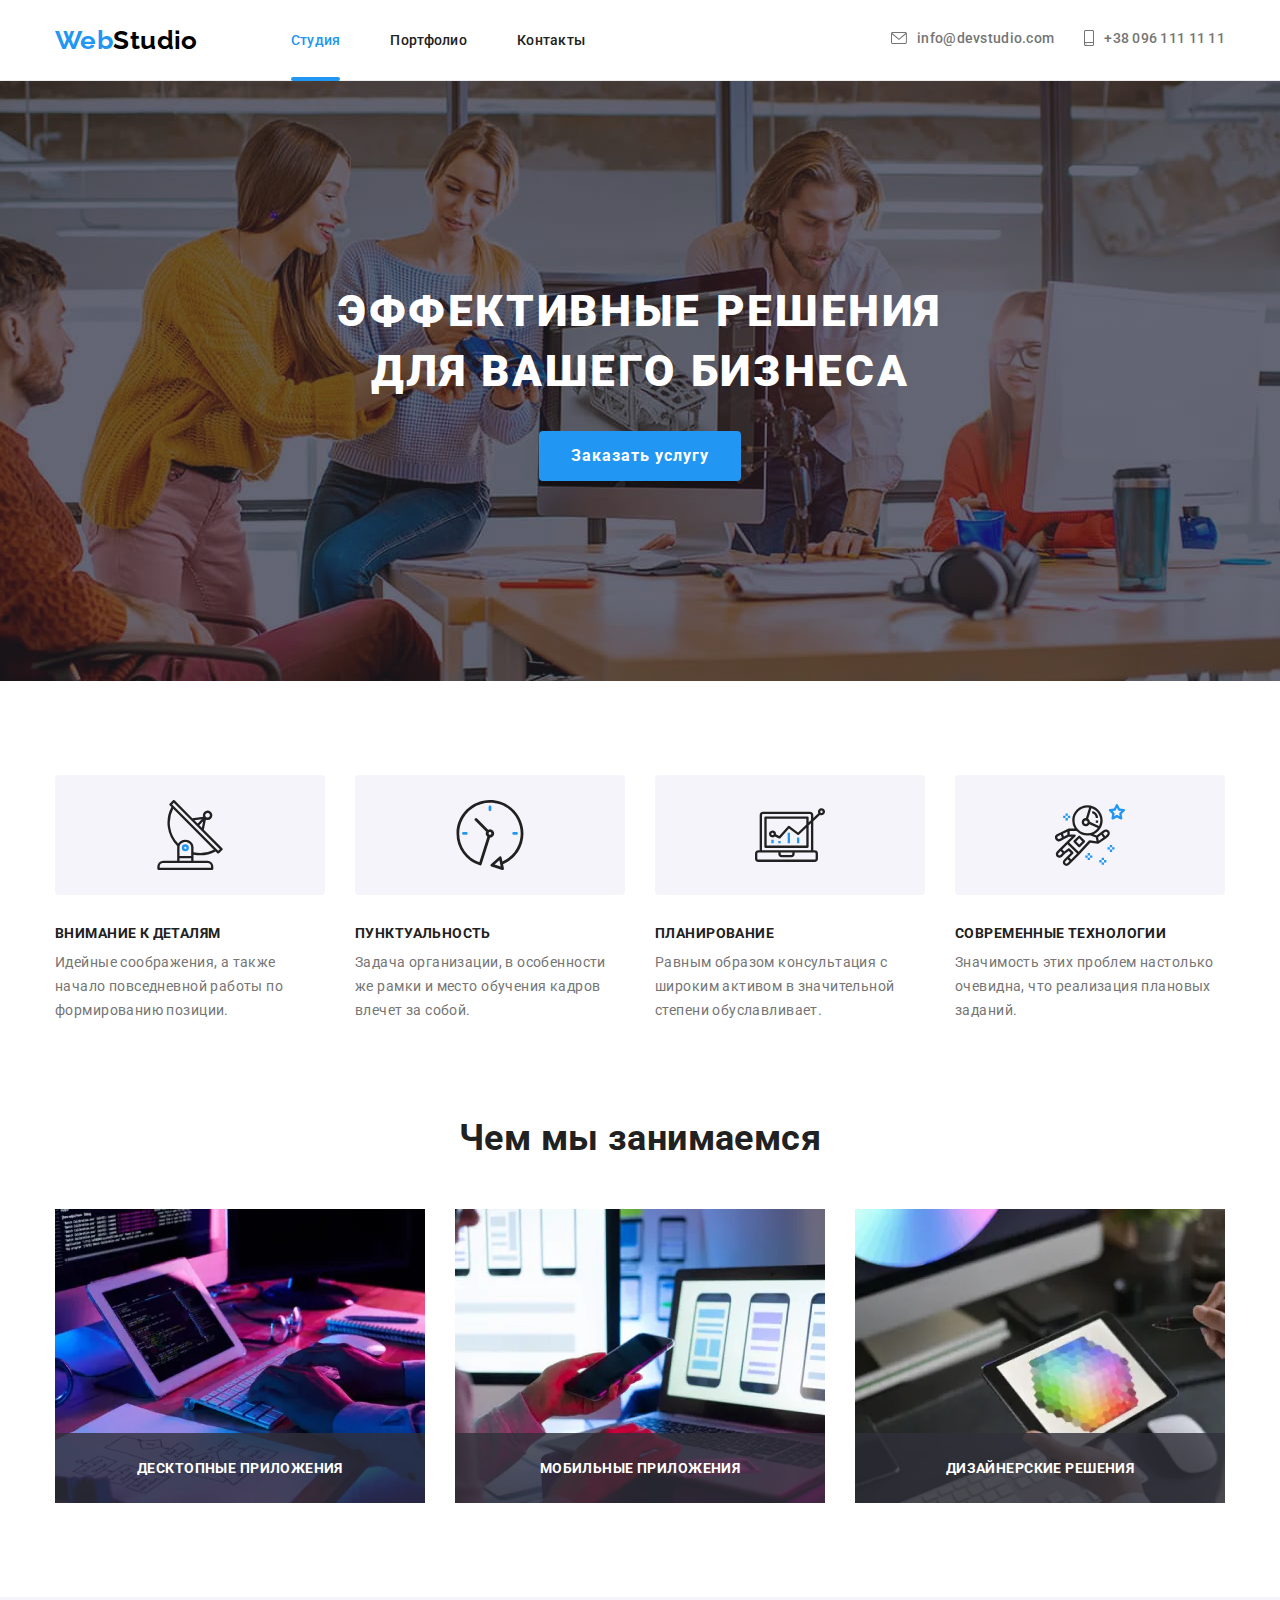
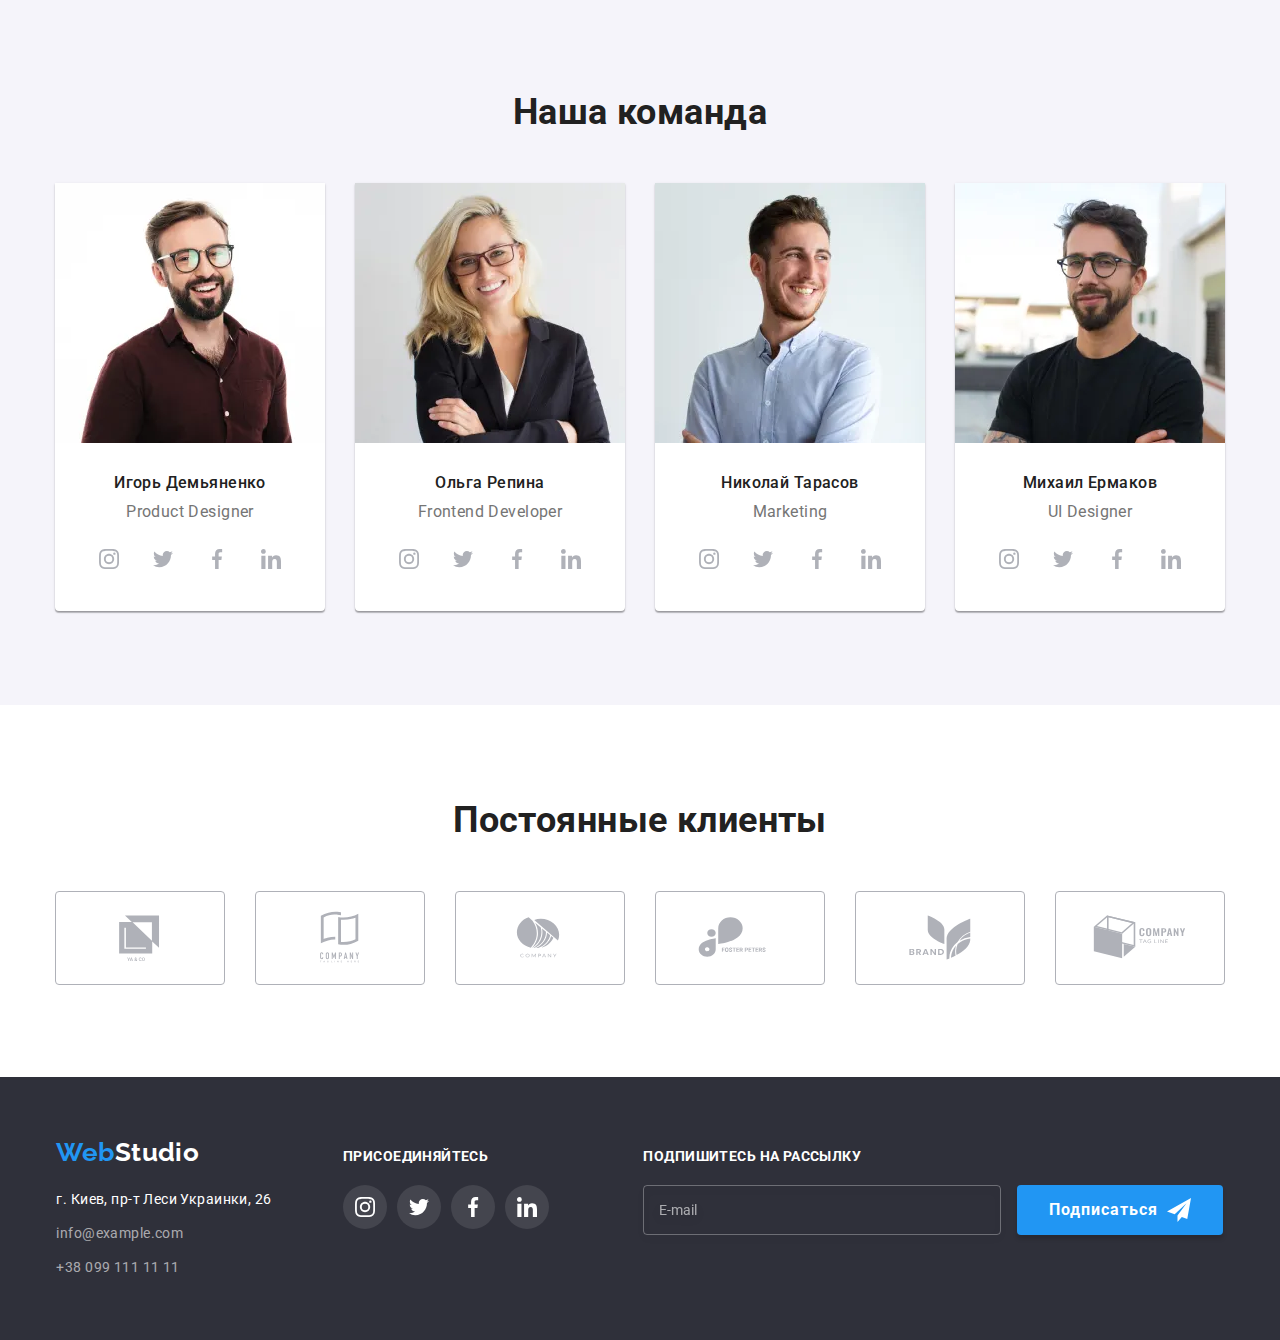
==== commit 3e348be2: "golden-master" ====
--- a/index.html
+++ b/index.html
@@ -63,13 +63,15 @@
           </li>
         </ul>
 
+        <!-- ========Burger Menu=========== -->
         <input class="visually-hidden" type="checkbox" id="checkbox" />
         <label class="burger" for="checkbox">
-          <span class="line top"> </span>
-          <span class="line center"> </span>
-          <span class="line bottom"> </span>
-
-          <!-- ========Burger Menu=========== -->
+          <div class="burger-menu-button">
+            <span class="line top"> </span>
+            <span class="line center"> </span>
+            <span class="line bottom"> </span>
+          </div>
+
           <div class="burger-menu">
             <nav class="burger-nav">
               <ul class="burger-nav__list list">
@@ -206,34 +208,88 @@
           <ul class="products__list list flex-cards">
             <li class="products__item">
               <div class="products__thumb">
-                <img
-                  class="products__img"
-                  src="./images/img-desktop-apps.jpg"
-                  alt="На клавиатуре печатают исходный код и смотрят его на десктопе и планшете"
-                  width="370"
-                />
+                <picture>
+                  <source
+                    srcset="
+                      ./images/products/desk-app-desktop.webp    1x,
+                      ./images/products/desk-app-desktop@2x.webp 2x
+                    "
+                    media="(min-width: 1200px)"
+                    type="image/webp"
+                  />
+                  <source
+                    srcset="
+                      ./images/products/desk-app-desktop.jpg    1x,
+                      ./images/products/desk-app-desktop@2x.jpg 2x
+                    "
+                    media="(min-width: 1200px)"
+                  />
+                  <img
+                    class="products__img"
+                    src="./images/products/desk-app-desktop.jpg"
+                    alt="На клавиатуре печатают исходный код и смотрят его на десктопе и планшете"
+                    width="370"
+                  />
+                </picture>
+
                 <h3 class="products__description">Десктопные приложения</h3>
               </div>
             </li>
             <li>
               <div class="products__thumb">
-                <img
-                  class="products__img"
-                  src="./images/img-mobile-apps.jpg"
-                  alt="Человек смотрит на телефон и ноутбук с макетами"
-                  width="370"
-                />
+                <picture>
+                  <source
+                    srcset="
+                      ./images/products/mob-app-desktop.webp    1x,
+                      ./images/products/mob-app-desktop@2x.webp 2x
+                    "
+                    media="(min-width: 1200px)"
+                    type="image/webp"
+                  />
+                  <source
+                    srcset="
+                      ./images/products/mob-app-desktop.jpg    1x,
+                      ./images/products/mob-app-desktop@2x.jpg 2x
+                    "
+                    media="(min-width: 1200px)"
+                  />
+                  <img
+                    class="products__img"
+                    src="./images/products/mob-app-desktop.jpg"
+                    alt="Человек смотрит на телефон и ноутбук с макетами"
+                    width="370"
+                  />
+                </picture>
+
                 <h3 class="products__description">Мобильные приложения</h3>
               </div>
             </li>
             <li>
               <div class="products__thumb">
-                <img
-                  class="products__img"
-                  src="./images/img-design-solutions.jpg"
-                  alt="Человек держит планшет с селектором цветов"
-                  width="370"
-                />
+                <picture>
+                  <source
+                    srcset="
+                      ./images/products/design-desktop.webp    1x,
+                      ./images/products/design-desktop@2x.webp 2x
+                    "
+                    media="(min-width: 1200px)"
+                    type="image/webp"
+                  />
+                  <source
+                    srcset="
+                      ./images/products/design-desktop.jpg    1x,
+                      ./images/products/design-desktop@2x.jpg 2x
+                    "
+                    media="(min-width: 1200px)"
+                  />
+                  <img
+                    class="products__img"
+                    src="./images/products/design-desktop.jpg"
+                    alt="Человек держит планшет с селектором цветов"
+                    width="370"
+                  />
+                </picture>
+
                 <h3 class="products__description">Дизайнерские решения</h3>
               </div>
             </li>
@@ -247,11 +303,61 @@
           <h2 class="team__title section-title">Наша команда</h2>
           <ul class="team__list list">
             <li class="team__item item-team">
-              <img
-                class="item-team__img"
-                src="./images/img-Demjanenko.jpg"
-                alt="Портретное фото Игоря Демьяненко"
-              />
+              <picture>
+                <source
+                  srcset="
+                    ./images/team/igor-desktop.webp    1x,
+                    ./images/team/igor-desktop@2x.webp 2x
+                  "
+                  media="(min-width: 1200px)"
+                  type="image/webp"
+                />
+                <source
+                  srcset="
+                    ./images/team/igor-desktop.jpg    1x,
+                    ./images/team/igor-desktop@2x.jpg 2x
+                  "
+                  media="(min-width: 1200px)"
+                />
+
+                <source
+                  srcset="
+                    ./images/team/igor-tablet.webp    1x,
+                    ./images/team/igor-tablet@2x.webp 2x
+                  "
+                  media="(min-width: 768px)"
+                  type="image/webp"
+                />
+                <source
+                  srcset="
+                    ./images/team/igor-tablet.jpg    1x,
+                    ./images/team/igor-tablet@2x.jpg 2x
+                  "
+                  media="(min-width: 768px)"
+                />
+
+                <source
+                  srcset="
+                    ./images/team/igor-mobile.webp    1x,
+                    ./images/team/igor-mobile@2x.webp 2x
+                  "
+                  media="(max-width: 767px)"
+                  type="image/webp"
+                />
+                <source
+                  srcset="
+                    ./images/team/igor-mobile.jpg    1x,
+                    ./images/team/igor-mobile@2x.jpg 2x
+                  "
+                  media="(max-width: 767px)"
+                />
+
+                <img
+                  class="item-team__img"
+                  src="./images/team/igor-mobile.jpg"
+                  alt="Портретное фото Игоря Демьяненко"
+                />
+              </picture>
               <h3 class="item-team__title">Игорь Демьяненко</h3>
               <p class="item-team__text">Product Designer</p>
               <ul class="socials list">
@@ -285,12 +391,63 @@
                 </li>
               </ul>
             </li>
+
             <li class="team__item item-team">
-              <img
-                class="item-team__img"
-                src="./images/img-Repina.jpg"
-                alt="Портретное фото Ольги Репиной"
-              />
+              <picture>
+                <source
+                  srcset="
+                    ./images/team/olga-desktop.webp    1x,
+                    ./images/team/olga-desktop@2x.webp 2x
+                  "
+                  media="(min-width: 1200px)"
+                  type="image/webp"
+                />
+                <source
+                  srcset="
+                    ./images/team/olga-desktop.jpg    1x,
+                    ./images/team/olga-desktop@2x.jpg 2x
+                  "
+                  media="(min-width: 1200px)"
+                />
+
+                <source
+                  srcset="
+                    ./images/team/olga-tablet.webp    1x,
+                    ./images/team/olga-tablet@2x.webp 2x
+                  "
+                  media="(min-width: 768px)"
+                  type="image/webp"
+                />
+                <source
+                  srcset="
+                    ./images/team/olga-tablet.jpg    1x,
+                    ./images/team/olga-tablet@2x.jpg 2x
+                  "
+                  media="(min-width: 768px)"
+                />
+
+                <source
+                  srcset="
+                    ./images/team/olga-mobile.webp    1x,
+                    ./images/team/olga-mobile@2x.webp 2x
+                  "
+                  media="(max-width: 767px)"
+                  type="image/webp"
+                />
+                <source
+                  srcset="
+                    ./images/team/olga-mobile.jpg    1x,
+                    ./images/team/olga-mobile@2x.jpg 2x
+                  "
+                  media="(max-width: 767px)"
+                />
+
+                <img
+                  class="item-team__img"
+                  src="./images/team/olga-mobile.jpg"
+                  alt="Портретное фото Ольги Репиной"
+                />
+              </picture>
               <h3 class="item-team__title">Ольга Репина</h3>
               <p class="item-team__text">Frontend Developer</p>
               <ul class="socials list">
@@ -324,12 +481,62 @@
                 </li>
               </ul>
             </li>
+
             <li class="team__item item-team">
-              <img
-                class="item-team__img"
-                src="./images/img-Tarasov.jpg"
-                alt="Портретное фото Николая Тарасова"
-              />
+              <picture>
+                <source
+                  srcset="
+                    ./images/team/nikolay-desktop.webp    1x,
+                    ./images/team/nikolay-desktop@2x.webp 2x
+                  "
+                  media="(min-width: 1200px)"
+                  type="image/webp"
+                />
+                <source
+                  srcset="
+                    ./images/team/nikolay-desktop.jpg    1x,
+                    ./images/team/nikolay-desktop@2x.jpg 2x
+                  "
+                  media="(min-width: 1200px)"
+                />
+
+                <source
+                  srcset="
+                    ./images/team/nikolay-tablet.webp    1x,
+                    ./images/team/nikolay-tablet@2x.webp 2x
+                  "
+                  media="(min-width: 768px)"
+                  type="image/webp"
+                />
+                <source
+                  srcset="
+                    ./images/team/nikolay-tablet.jpg    1x,
+                    ./images/team/nikolay-tablet@2x.jpg 2x
+                  "
+                  media="(min-width: 768px)"
+                />
+
+                <source
+                  srcset="
+                    ./images/team/nikolay-mobile.webp    1x,
+                    ./images/team/nikolay-mobile@2x.webp 2x
+                  "
+                  media="(max-width: 767px)"
+                  type="image/webp"
+                />
+                <source
+                  srcset="
+                    ./images/team/nikolay-mobile.jpg    1x,
+                    ./images/team/nikolay-mobile@2x.jpg 2x
+                  "
+                  media="(max-width: 767px)"
+                />
+                <img
+                  class="item-team__img"
+                  src="./images/team/nikolay-mobile.jpg"
+                  alt="Портретное фото Николая Тарасова"
+                />
+              </picture>
               <h3 class="item-team__title">Николай Тарасов</h3>
               <p class="item-team__text">Marketing</p>
               <ul class="socials list">
@@ -363,12 +570,63 @@
                 </li>
               </ul>
             </li>
+
             <li class="team__item item-team">
-              <img
-                class="item-team__img"
-                src="./images/img-Ermakov.jpg"
-                alt="Портретное фото Михаила Ермакова"
-              />
+              <picture>
+                <source
+                  srcset="
+                    ./images/team/mikhail-desktop.webp    1x,
+                    ./images/team/mikhail-desktop@2x.webp 2x
+                  "
+                  media="(min-width: 1200px)"
+                  type="image/webp"
+                />
+                <source
+                  srcset="
+                    ./images/team/mikhail-desktop.jpg    1x,
+                    ./images/team/mikhail-desktop@2x.jpg 2x
+                  "
+                  media="(min-width: 1200px)"
+                />
+
+                <source
+                  srcset="
+                    ./images/team/mikhail-tablet.webp    1x,
+                    ./images/team/mikhail-tablet@2x.webp 2x
+                  "
+                  media="(min-width: 768px)"
+                  type="image/webp"
+                />
+                <source
+                  srcset="
+                    ./images/team/mikhail-tablet.jpg    1x,
+                    ./images/team/mikhail-tablet@2x.jpg 2x
+                  "
+                  media="(min-width: 768px)"
+                />
+
+                <source
+                  srcset="
+                    ./images/team/mikhail-mobile.webp    1x,
+                    ./images/team/mikhail-mobile@2x.webp 2x
+                  "
+                  media="(max-width: 767px)"
+                  type="image/webp"
+                />
+                <source
+                  srcset="
+                    ./images/team/mikhail-mobile.jpg    1x,
+                    ./images/team/mikhail-mobile@2x.jpg 2x
+                  "
+                  media="(max-width: 767px)"
+                />
+
+                <img
+                  class="item-team__img"
+                  src="./images/team/mikhail-mobile.jpg"
+                  alt="Портретное фото Михаила Ермакова"
+                />
+              </picture>
               <h3 class="item-team__title">Михаил Ермаков</h3>
               <p class="item-team__text">UI Designer</p>
               <ul class="socials list">
@@ -594,8 +852,8 @@
               name="tel"
               id="tel"
               required
-              pattern="^[0-9]{3}-[0-9]{3}-[0-9]{2}-[0-9]{2}"
-              title="xxx-xxx-xx-xx"
+              pattern="^[0-9]{10}"
+              title="0xxxxxxxxx"
             />
             <svg class="callback-form__icon" width="18" height="18">
               <use href="./images/symbol-defs.svg#phone"></use>
--- a/css/main.min.css
+++ b/css/main.min.css
@@ -1 +1 @@
-:root{--primary-text-color: #757575;--secondary-text-color: #212121;--accent-color: #2196f3;--main-white-color: #ffffff;--primary-background-color: #2f303a;--secondary-background-color: #f5f4fa;--address-cont-color: rgba(255, 255, 255, 0.6);--primary-logo-color: #000000;--header-border: #ececec;--socials-color: #afb1b8;--timing-function: 250ms cubic-bezier(0.4, 0, 0.2, 1)}.visually-hidden{position:absolute;width:1px;height:1px;margin:-1px;border:0;padding:0;white-space:nowrap;clip-path:inset(100%);clip:rect(0 0 0 0);overflow:hidden}body{font-family:"Roboto",roboto,-apple-system,BlinkMacSystemFont,avenir next,avenir,segoe ui,helvetica neue,helvetica,Cantarell,Ubuntu,noto,arial,sans-serif;font-size:14px;letter-spacing:.03em;background-color:var(--main-white-color);color:var(--primary-text-color)}p,h1,h2,h3,ul{margin:0;padding:0;border:0}.list{margin-top:0;margin-bottom:0;padding-left:0;list-style:none}.link{text-decoration:none}@media screen and (max-width: 479px){.container{min-width:300px;max-width:480px;margin:0 auto;padding:0 15px}}@media screen and (min-width: 480px){.container{width:480px;margin:0 auto;padding:0 15px}}@media screen and (min-width: 768px){.container{width:768px}}@media screen and (min-width: 1200px){.container{width:1200px;margin-right:auto;margin-left:auto}}.section{padding:60px 0}@media screen and (min-width: 1200px){.section{padding:94px 0}}.section-title{margin-bottom:30px;font-weight:700;font-size:28px;line-height:1.1785714286;text-align:center;color:var(--secondary-text-color)}@media screen and (min-width: 1200px){.section-title{margin-bottom:50px;font-weight:700;font-size:36px;line-height:1.1666666667}}.backdrop{position:fixed;top:0;left:0;width:100%;height:100%;z-index:9999;overflow-y:scroll;opacity:1;background-color:rgba(0,0,0,.4);transition:opacity var(--timing-function),visibility var(--timing-function)}.backdrop.is-hidden{opacity:0;visibility:hidden;pointer-events:none}.modal{position:absolute;top:50%;left:50%;z-index:9999;transform:translate(-50%, -50%) scale(1);width:450px;min-height:609px;background-color:#fff;box-shadow:0px 1px 3px rgba(0,0,0,.12),0px 1px 1px rgba(0,0,0,.14),0px 2px 1px rgba(0,0,0,.2);border-radius:4px;transition:transform var(--timing-function)}.backdrop.is-hidden .modal{transform:translate(-50%, -50%) scale(1.1)}@media screen and (min-width: 1200px){.modal{width:528px;min-height:581px}}.callback-form{padding:40px}.callback-form__title{display:inline-block;margin-bottom:12px;font-weight:700;font-size:20px;line-height:1.5;text-align:center;color:var(--secondary-text-color)}.callback-form__item{position:relative;margin-bottom:10px;display:flex;flex-direction:column}.callback-form__label{width:100%;margin-bottom:4px;font-weight:400;font-size:12px;line-height:1.1666666667;letter-spacing:.01em;color:var(--primary-text-color)}.callback-form__icon{position:absolute;bottom:11px;left:12px;fill:var(--secondary-text-color);transition:fill var(--timing-function)}.callback-form__input:focus+.callback-form__icon{fill:#2196f3}.callback-form__input{width:100%;padding:12px 16px 12px 42px;border:1px solid rgba(33,33,33,.2);border-radius:4px;transition:border-color var(--timing-function)}.callback-form__input:focus{border-color:var(--accent-color);outline:rgba(0,0,0,0)}.callback-form__textarea{resize:none;padding-left:16px}.callback-form__textarea::placeholder{font-size:14px;line-height:1.1428571429;letter-spacing:.01em;color:rgba(117,117,117,.5)}.policy-checkbox{flex-direction:row;align-items:center;margin-top:20px}.callback-form__check-icon{position:absolute;top:50%;left:13px;transform:translateY(-50%);width:16px;height:15px;cursor:pointer;opacity:0;transition:opacity var(--timing-function)}.policy-checkbox__input:checked+.policy-checkbox__label>.callback-form__check-icon{opacity:1}.policy-checkbox__label{display:inline-flex;align-items:center;margin:0;padding-left:13px;font-size:12px;line-height:1.1666666667;color:var(--primary-text-color)}@media screen and (min-width: 1200px){.policy-checkbox__label{font-size:14px;line-height:1.7142857143}}.policy-checkbox__label::before{content:"";display:inline-block;width:16px;height:15px;margin-right:8.38px;border:1.8px solid var(--secondary-text-color);border-radius:2px;transition:border-color var(--timing-function)}.policy-checkbox__input:checked+.policy-checkbox__label::before{border-color:var(--accent-color)}.policy-checkbox__input:focus-visible~.policy-checkbox__label::before{outline:2px solid rgba(5,34,195,.7)}.policy-checkbox__link{position:relative;padding-left:3.5px;border-bottom:1px solid var(--accent-color);color:var(--accent-color);font-weight:400;font-size:12px;line-height:1.1666666667;text-decoration:none;transition:color var(--timing-function)}.policy-checkbox__link:hover,.policy-checkbox__link:focus{color:var(--secondary-text-color)}@media screen and (min-width: 1200px){.policy-checkbox__link{font-size:14px;line-height:1.7142857143}}.policy-checkbox__link:before{content:"";position:absolute;left:0;bottom:-2px;display:block;width:100%;height:4px;background-color:var(--main-white-color);transform-origin:center;transform:scale(1);transition:transform var(--timing-function)}.policy-checkbox__link:hover:before,.policy-checkbox__link:focus:before{transform:scale(0)}.button{display:inline-block;font-family:inherit;font-weight:700;font-size:16px;line-height:1.875;text-align:center;letter-spacing:.06em;color:var(--secondary-text-color);background-color:var(--main-white-color);border:none;border-radius:4px;cursor:pointer}.button_primary{padding:10px 32px;color:var(--main-white-color);background-color:var(--accent-color);box-shadow:0px 4px 4px rgba(0,0,0,.15);transition:box-shadow var(--timing-function),background-color var(--timing-function)}.button_primary:hover,.button_primary:focus{background-color:#188ce8;box-shadow:0px 4px 4px rgba(0,0,0,.25)}.button_secondary{padding:6px 22px;font-weight:500;font-size:16px;line-height:1.625;text-align:center;letter-spacing:.03em;color:var(--secondary-text-color);background-color:var(--secondary-background-color);transition:box-shadow var(--timing-function),background-color var(--timing-function),color var(--timing-function)}.button_secondary:hover,.button_secondary:focus{color:var(--main-white-color);background-color:var(--accent-color);box-shadow:0px 3px 1px rgba(0,0,0,.1),0px 1px 2px rgba(0,0,0,.08),0px 2px 2px rgba(0,0,0,.12)}.button_secondary.active{color:var(--main-white-color);background-color:var(--accent-color);box-shadow:0px 3px 1px rgba(0,0,0,.1),0px 1px 2px rgba(0,0,0,.08),0px 2px 2px rgba(0,0,0,.12)}.modal__close-btn{position:absolute;top:8px;right:8px;display:flex;align-items:center;justify-content:center;height:30px;width:30px;padding:0;background-color:rgba(0,0,0,0);border:1px solid rgba(0,0,0,.1);border-radius:50px;cursor:pointer;transition:fill var(--timing-function)}.modal__close-btn:hover,.modal__close-btn:focus{fill:var(--accent-color)}.modal__button{display:flex;margin-top:30px;margin-right:auto;margin-left:auto;padding-left:55px;padding-right:55px}.socials{display:flex;justify-content:center;gap:10px;margin-top:16px}.socials__link{display:inline-flex;align-items:center;justify-content:center;width:44px;height:44px;border-radius:50%;transition:background-color var(--timing-function),fill var(--timing-function)}.socials__link:hover,.socials__link:focus{background-color:var(--accent-color);fill:var(--main-white-color)}.socials__link:hover .socials__icon,.socials__link:focus .socials__icon{fill:var(--main-white-color)}.socials__icon{width:20px;height:20px;fill:var(--socials-color)}.footer__socials{margin-top:20px}.socials__link_footer{background-color:rgba(255,255,255,.1);transition:background-color var(--timing-function)}.socials__link_footer:hover,.socials__link_footer:focus{background-color:var(--accent-color)}.socials__icon_footer{fill:var(--main-white-color)}.logo{text-decoration:none;font-family:"Raleway",roboto,-apple-system,BlinkMacSystemFont,avenir next,avenir,segoe ui,helvetica neue,helvetica,Cantarell,Ubuntu,noto,arial,sans-serif;font-weight:700;font-size:24px;line-height:1.1666666667;color:var(--primary-logo-color)}@media screen and (min-width: 1200px){.logo{font-weight:700;font-size:26px;line-height:1.1923076923}}.footer__logo{color:var(--main-white-color)}.logo_accent{color:var(--accent-color)}.header{border-bottom:1px solid var(--header-border)}@media screen and (max-width: 767px){.header{padding:16px 0}}.header__container{position:relative}@media screen and (min-width: 768px){.header__container{display:flex;align-items:center}}.nav{display:inline-flex;align-items:center}.nav__list{display:none}@media screen and (min-width: 768px){.nav__list{display:flex;margin-left:88px;margin-right:84px}}@media screen and (min-width: 1200px){.nav__list{margin-left:93px}}.nav__item:not(:last-child){margin-right:50px}.nav__link{display:block;padding-top:32px;padding-bottom:32px;text-decoration:none;font-weight:500;font-size:14px;line-height:1.1428571429;letter-spacing:.02em;color:var(--secondary-text-color);transition:color var(--timing-function)}.nav__link:hover,.nav__link:focus{color:var(--accent-color)}.nav__link_current{position:relative;color:var(--accent-color)}.nav__link_current::after{content:"";position:absolute;right:0;bottom:-1px;width:100%;height:4px;background-color:var(--accent-color);border-radius:2px}.contacts{display:none}@media screen and (min-width: 768px)and (max-width: 1199px){.contacts{display:inline-flex;flex-wrap:wrap;gap:10px}}@media screen and (min-width: 1200px){.contacts{display:flex;margin-left:auto}}@media screen and (min-width: 1200px){.contacts__item:not(:last-child){margin-right:30px}}.contacts__link{display:inline-flex;align-items:center;text-decoration:none;font-weight:500;font-size:12px;line-height:1.1666666667;letter-spacing:.02em;color:var(--primary-text-color);transition:color var(--timing-function)}.contacts__link:hover,.contacts__link:focus{color:var(--accent-color)}@media screen and (min-width: 1200px){.contacts__link{font-weight:500;font-size:14px;line-height:1.1428571429}}.contacts__icon{margin-right:10px;fill:#757575;transition:fill var(--timing-function)}.contacts__link:hover .contacts__icon,.contacts__link:focus .contacts__icon{fill:#2196f3}.line{position:absolute;right:22px;z-index:1000;display:block;width:24px;height:3px;background-color:#000;cursor:pointer}@media screen and (min-width: 768px){.line{display:none}}.line.top{top:4px;transform-origin:right;transition:transform var(--timing-function)}.line.center{top:12.5px;transform-origin:center;transition:transform var(--timing-function)}.line.bottom{top:21px;transform-origin:right;transition:transform var(--timing-function)}input:checked+label .line.bottom{transform:rotate(45deg)}input:checked+label .line.center{transform:scale(0)}input:checked+label .line.top{transform:rotate(-45deg)}.burger-menu{position:fixed;top:0;left:0;bottom:0;right:0;z-index:100;padding:48px 40px;display:none;background-color:#fff}input:checked+label .burger-menu{display:block}.burger-nav__item:not(:last-child){margin-bottom:32px}.burger-nav__link{font-weight:500;font-size:40px;line-height:1.175;color:var(--secondary-text-color)}.burger-nav__link_current{color:var(--accent-color)}.burger-contacts{position:absolute;bottom:134px;left:40px}.burger-contacts__item:not(:last-child){margin-bottom:32px}.burger-contacts__link_phone{font-weight:500;font-size:34px;line-height:1.1764705882;letter-spacing:.02em;color:var(--accent-color)}.burger-contacts__link_mail{font-weight:500;font-size:24px;line-height:1.1666666667;letter-spacing:.02em;color:var(--primary-text-color)}.burger-socials{position:absolute;bottom:48px;left:40px;display:flex;flex-wrap:wrap;row-gap:10px;margin-top:64px}.burger-socials__item{position:relative;padding-right:10px;margin-right:10px}.burger-socials__item:not(:last-child){border-right:1px solid rgba(33,33,33,.2)}.burger-socials__link{font-weight:500;font-size:18px;line-height:1.2222222222;color:var(--accent-color)}.hero{height:400px;margin-left:auto;margin-right:auto;padding-top:118px;padding-bottom:118px;text-align:center;background-color:var(--primary-background-color);background-image:linear-gradient(rgba(47, 48, 58, 0.4), rgba(47, 48, 58, 0.4)),url(../images/hero.jpg);background-repeat:no-repeat;background-position:center;background-size:cover}@media screen and (min-width: 1200px){.hero{max-width:1920px;height:600px;padding-top:200px;padding-bottom:200px}}.hero__title{width:360px;margin-left:auto;margin-right:auto;margin-bottom:30px;font-weight:900;font-size:26px;line-height:1.6153846154;text-align:center;letter-spacing:.06em;text-transform:uppercase;color:var(--main-white-color)}@media screen and (max-width: 386px){.hero__title{margin-top:-20px;width:auto}}@media screen and (min-width: 1200px){.hero__title{font-weight:900;font-size:44px;line-height:1.3636363636;width:700px}}@media screen and (min-width: 1200px){.features{padding-bottom:47px}}@media screen and (min-width: 768px){.features__list{display:flex;flex-wrap:wrap;gap:30px}}.features__item{width:100%}@media screen and (min-width: 768px){.features__item{width:calc((100% - 30px)/2)}}@media screen and (min-width: 1200px){.features__item{width:calc((100% - 90px)/4)}}.features__thumb{display:inline-flex;align-items:center;justify-content:center;width:100%;height:120px;margin-bottom:30px;background:#f5f4fa;border-radius:4px}.item-features__title{margin-bottom:10px;font-weight:700;font-size:14px;line-height:1.1428571429;text-transform:uppercase;color:var(--secondary-text-color)}@media screen and (max-width: 767px){.item-features__title{text-align:center}}.item-features__text{line-height:1.71}.products{display:none}@media screen and (min-width: 1200px){.products{display:block;padding-top:47px}}.products__list{display:flex;gap:30px}.products__img{display:block}.products__thumb{position:relative}.products__description{position:absolute;display:inline-flex;content:"";bottom:0;right:0;width:100%;height:70px;align-items:center;justify-content:center;font-weight:700;font-size:14px;line-height:1.1428571429;text-transform:uppercase;color:var(--main-white-color);background:rgba(47,48,58,.8)}.team{background-color:var(--secondary-background-color)}@media screen and (min-width: 768px){.team__list{display:flex;flex-wrap:wrap;gap:30px}}.team__item{padding-bottom:30px;text-align:center;background-color:var(--main-white-color);box-shadow:0px 1px 3px rgba(0,0,0,.12),0px 1px 1px rgba(0,0,0,.14),0px 2px 1px rgba(0,0,0,.2);border-radius:0px 0px 4px 4px}@media screen and (max-width: 767px){.team__item{margin-bottom:30px;padding-bottom:24px}}@media screen and (min-width: 768px){.team__item{width:calc((100% - 30px)/2)}}@media screen and (min-width: 1200px){.team__item{width:calc((100% - 90px)/4)}}.item-team__img{display:block;width:100%}.item-team__title{padding-top:30px;margin-bottom:10px;font-weight:500;font-size:16px;line-height:1.1875;color:var(--secondary-text-color)}.item-team__text{font-size:16px;line-height:1.1875}.clients__list{display:flex;flex-wrap:wrap;justify-content:center;gap:30px}.clients__item{width:calc((100% - 30px)/2);height:92px}@media screen and (min-width: 768px)and (max-width: 1199px){.clients__item{width:calc((100% - 60px)/3)}}@media screen and (min-width: 1200px){.clients__item{width:calc((100% - 150px)/6)}}.clients__link{display:inline-flex;align-items:center;justify-content:center;width:100%;padding-left:32px;padding-right:32px;padding-top:16px;padding-bottom:16px;border:1px solid #afb1b8;border-radius:4px;transition:border-color var(--timing-function)}.clients__link:hover,.clients__link:focus{border-color:var(--accent-color);fill:var(--accent-color)}.clients__link:hover .clients__icon,.clients__link:focus .clients__icon{border-color:var(--accent-color);fill:var(--accent-color)}.clients__icon{width:106px;height:60px;fill:var(--socials-color);transition:fill var(--timing-function)}.footer{padding:60px 0;background-color:#000;background-color:var(--primary-background-color)}.container-footer{text-align:center}@media screen and (min-width: 768px){.container-footer{display:flex;flex-wrap:wrap;justify-content:space-evenly}}@media screen and (min-width: 1200px){.container-footer{align-items:baseline;text-align:start}}.address{margin-top:20px}@media screen and (max-width: 1199px){.address{margin-bottom:60px}}.address__item:not(:last-child){margin-bottom:10px}.address__link{text-decoration:none;line-height:1.71;font-style:normal;color:var(--address-cont-color);transition:color var(--timing-function)}.address__link_geo{color:var(--main-white-color)}.address__link_cont:hover,.address__link_cont:focus{color:var(--accent-color)}@media screen and (max-width: 767px){.join{margin-bottom:60px}}@media screen and (min-width: 1200px){.join{margin-left:70px;margin-right:93px;margin-bottom:40px}}.join__title{margin-bottom:20px;line-height:1.14;text-transform:uppercase;color:#fff}.subscribe-title{display:block}.subscribe__input{width:358px;height:50px;padding:15px;margin-right:12px;color:var(--main-white-color);background-color:rgba(0,0,0,0);border:1px solid rgba(255,255,255,.3);filter:drop-shadow(0px 4px 4px rgba(0, 0, 0, 0.15));border-radius:4px}.subscribe__input::placeholder{line-height:1.25;color:rgba(255,255,255,.6)}@media screen and (max-width: 1199px){.subscribe__input{width:100%;min-width:300px;margin-bottom:20px}}@media screen and (min-width: 768px)and (max-width: 1199px){.subscribe__input{width:450px}}.subscribe-button{display:inline-flex;align-items:center;font-weight:700;font-size:16px;line-height:1.875;letter-spacing:.06em;color:var(--main-white-color)}@media screen and (min-width: 768px)and (max-width: 1199px){.subscribe-button{display:flex;margin:0 auto}}.subscribe-button__icon{margin-left:10px}/*# sourceMappingURL=main.min.css.map */+:root{--primary-text-color: #757575;--secondary-text-color: #212121;--accent-color: #2196f3;--main-white-color: #ffffff;--primary-background-color: #2f303a;--secondary-background-color: #f5f4fa;--address-cont-color: rgba(255, 255, 255, 0.6);--primary-logo-color: #000000;--header-border: #ececec;--socials-color: #afb1b8;--timing-function: 250ms cubic-bezier(0.4, 0, 0.2, 1)}.visually-hidden{position:absolute;width:1px;height:1px;margin:-1px;border:0;padding:0;white-space:nowrap;clip-path:inset(100%);clip:rect(0 0 0 0);overflow:hidden}body{font-family:"Roboto",roboto,-apple-system,BlinkMacSystemFont,avenir next,avenir,segoe ui,helvetica neue,helvetica,Cantarell,Ubuntu,noto,arial,sans-serif;font-size:14px;letter-spacing:.03em;background-color:var(--main-white-color);color:var(--primary-text-color)}p,h1,h2,h3,ul{margin:0;padding:0;border:0}.list{margin-top:0;margin-bottom:0;padding-left:0;list-style:none}.link{text-decoration:none}@media screen and (max-width: 479px){.container{min-width:300px;max-width:480px;margin:0 auto;padding:0 15px}}@media screen and (min-width: 480px){.container{width:480px;margin:0 auto;padding:0 15px}}@media screen and (min-width: 768px){.container{width:768px}}@media screen and (min-width: 1200px){.container{width:1200px;margin-right:auto;margin-left:auto}}.section{padding:60px 0}@media screen and (min-width: 1200px){.section{padding:94px 0}}.section-title{margin-bottom:30px;font-weight:700;font-size:28px;line-height:1.1785714286;text-align:center;color:var(--secondary-text-color)}@media screen and (min-width: 1200px){.section-title{margin-bottom:50px;font-weight:700;font-size:36px;line-height:1.1666666667}}.backdrop{position:fixed;top:0;left:0;width:100%;height:100%;z-index:9999;overflow-y:scroll;opacity:1;background-color:rgba(0,0,0,.4);transition:opacity var(--timing-function),visibility var(--timing-function)}.backdrop.is-hidden{opacity:0;visibility:hidden;pointer-events:none}.modal{position:absolute;top:50%;left:50%;z-index:9999;transform:translate(-50%, -50%) scale(1);width:450px;min-height:609px;background-color:#fff;box-shadow:0px 1px 3px rgba(0,0,0,.12),0px 1px 1px rgba(0,0,0,.14),0px 2px 1px rgba(0,0,0,.2);border-radius:4px;transition:transform var(--timing-function)}.backdrop.is-hidden .modal{transform:translate(-50%, -50%) scale(1.1)}@media screen and (min-width: 1200px){.modal{width:528px;min-height:581px}}.callback-form{padding:40px}.callback-form__title{display:inline-block;margin-bottom:12px;font-weight:700;font-size:20px;line-height:1.5;text-align:center;color:var(--secondary-text-color)}.callback-form__item{position:relative;margin-bottom:10px;display:flex;flex-direction:column}.callback-form__label{width:100%;margin-bottom:4px;font-weight:400;font-size:12px;line-height:1.1666666667;letter-spacing:.01em;color:var(--primary-text-color)}.callback-form__icon{position:absolute;bottom:11px;left:12px;fill:var(--secondary-text-color);transition:fill var(--timing-function)}.callback-form__input:focus+.callback-form__icon{fill:#2196f3}.callback-form__input{width:100%;padding:12px 16px 12px 42px;border:1px solid rgba(33,33,33,.2);border-radius:4px;transition:border-color var(--timing-function)}.callback-form__input:focus{border-color:var(--accent-color);outline:rgba(0,0,0,0)}.callback-form__textarea{resize:none;padding-left:16px}.callback-form__textarea::placeholder{font-size:14px;line-height:1.1428571429;letter-spacing:.01em;color:rgba(117,117,117,.5)}.policy-checkbox{flex-direction:row;align-items:center;margin-top:20px}.callback-form__check-icon{position:absolute;top:50%;left:13px;transform:translateY(-50%);width:16px;height:15px;cursor:pointer;opacity:0;transition:opacity var(--timing-function)}.policy-checkbox__input:checked+.policy-checkbox__label>.callback-form__check-icon{opacity:1}.policy-checkbox__label{display:inline-flex;align-items:center;margin:0;padding-left:13px;font-size:12px;line-height:1.1666666667;color:var(--primary-text-color)}@media screen and (min-width: 1200px){.policy-checkbox__label{font-size:14px;line-height:1.7142857143}}.policy-checkbox__label::before{content:"";display:inline-block;width:16px;height:15px;margin-right:8.38px;border:1.8px solid var(--secondary-text-color);border-radius:2px;transition:border-color var(--timing-function)}.policy-checkbox__input:checked+.policy-checkbox__label::before{border-color:var(--accent-color)}.policy-checkbox__input:focus-visible~.policy-checkbox__label::before{outline:2px solid rgba(5,34,195,.7)}.policy-checkbox__link{position:relative;padding-left:3.5px;border-bottom:1px solid var(--accent-color);color:var(--accent-color);font-weight:400;font-size:12px;line-height:1.1666666667;text-decoration:none;transition:color var(--timing-function)}.policy-checkbox__link:hover,.policy-checkbox__link:focus{color:var(--secondary-text-color)}@media screen and (min-width: 1200px){.policy-checkbox__link{font-size:14px;line-height:1.7142857143}}.policy-checkbox__link:before{content:"";position:absolute;left:0;bottom:-2px;display:block;width:100%;height:4px;background-color:var(--main-white-color);transform-origin:center;transform:scale(1);transition:transform var(--timing-function)}.policy-checkbox__link:hover:before,.policy-checkbox__link:focus:before{transform:scale(0)}.button{display:inline-block;font-family:inherit;font-weight:700;font-size:16px;line-height:1.875;text-align:center;letter-spacing:.06em;color:var(--secondary-text-color);background-color:var(--main-white-color);border:none;border-radius:4px;cursor:pointer}.button_primary{padding:10px 32px;color:var(--main-white-color);background-color:var(--accent-color);box-shadow:0px 4px 4px rgba(0,0,0,.15);transition:box-shadow var(--timing-function),background-color var(--timing-function)}.button_primary:hover,.button_primary:focus{background-color:#188ce8;box-shadow:0px 4px 4px rgba(0,0,0,.25)}.button_secondary{padding:6px 22px;font-weight:500;font-size:16px;line-height:1.625;text-align:center;letter-spacing:.03em;color:var(--secondary-text-color);background-color:var(--secondary-background-color);transition:box-shadow var(--timing-function),background-color var(--timing-function),color var(--timing-function)}.button_secondary:hover,.button_secondary:focus{color:var(--main-white-color);background-color:var(--accent-color);box-shadow:0px 3px 1px rgba(0,0,0,.1),0px 1px 2px rgba(0,0,0,.08),0px 2px 2px rgba(0,0,0,.12)}.button_secondary.active{color:var(--main-white-color);background-color:var(--accent-color);box-shadow:0px 3px 1px rgba(0,0,0,.1),0px 1px 2px rgba(0,0,0,.08),0px 2px 2px rgba(0,0,0,.12)}.modal__close-btn{position:absolute;top:8px;right:8px;display:flex;align-items:center;justify-content:center;height:30px;width:30px;padding:0;background-color:rgba(0,0,0,0);border:1px solid rgba(0,0,0,.1);border-radius:50px;cursor:pointer;transition:fill var(--timing-function)}.modal__close-btn:hover,.modal__close-btn:focus{fill:var(--accent-color)}.modal__button{display:flex;margin-top:30px;margin-right:auto;margin-left:auto;padding-left:55px;padding-right:55px}.socials{display:flex;justify-content:center;gap:10px;margin-top:16px}.socials__link{display:inline-flex;align-items:center;justify-content:center;width:44px;height:44px;border-radius:50%;transition:background-color var(--timing-function),fill var(--timing-function)}.socials__link:hover,.socials__link:focus{background-color:var(--accent-color);fill:var(--main-white-color)}.socials__link:hover .socials__icon,.socials__link:focus .socials__icon{fill:var(--main-white-color)}.socials__icon{width:20px;height:20px;fill:var(--socials-color)}.footer__socials{margin-top:20px}.socials__link_footer{background-color:rgba(255,255,255,.1);transition:background-color var(--timing-function)}.socials__link_footer:hover,.socials__link_footer:focus{background-color:var(--accent-color)}.socials__icon_footer{fill:var(--main-white-color)}.logo{text-decoration:none;font-family:"Raleway",roboto,-apple-system,BlinkMacSystemFont,avenir next,avenir,segoe ui,helvetica neue,helvetica,Cantarell,Ubuntu,noto,arial,sans-serif;font-weight:700;font-size:24px;line-height:1.1666666667;color:var(--primary-logo-color)}@media screen and (min-width: 1200px){.logo{font-weight:700;font-size:26px;line-height:1.1923076923}}.footer__logo{color:var(--main-white-color)}.logo_accent{color:var(--accent-color)}.header{border-bottom:1px solid var(--header-border)}@media screen and (max-width: 767px){.header{padding:16px 0}}.header__container{position:relative}@media screen and (min-width: 768px){.header__container{display:flex;align-items:center}}.nav{display:inline-flex;align-items:center}.nav__list{display:none}@media screen and (min-width: 768px){.nav__list{display:flex;margin-left:88px;margin-right:84px}}@media screen and (min-width: 1200px){.nav__list{margin-left:93px}}.nav__item:not(:last-child){margin-right:50px}.nav__link{display:block;padding-top:32px;padding-bottom:32px;text-decoration:none;font-weight:500;font-size:14px;line-height:1.1428571429;letter-spacing:.02em;color:var(--secondary-text-color);transition:color var(--timing-function)}.nav__link:hover,.nav__link:focus{color:var(--accent-color)}.nav__link_current{position:relative;color:var(--accent-color)}.nav__link_current::after{content:"";position:absolute;right:0;bottom:-1px;width:100%;height:4px;background-color:var(--accent-color);border-radius:2px}.contacts{display:none}@media screen and (min-width: 768px)and (max-width: 1199px){.contacts{display:inline-flex;flex-wrap:wrap;gap:10px}}@media screen and (min-width: 1200px){.contacts{display:flex;margin-left:auto}}@media screen and (min-width: 1200px){.contacts__item:not(:last-child){margin-right:30px}}.contacts__link{display:inline-flex;align-items:center;text-decoration:none;font-weight:500;font-size:12px;line-height:1.1666666667;letter-spacing:.02em;color:var(--primary-text-color);transition:color var(--timing-function)}.contacts__link:hover,.contacts__link:focus{color:var(--accent-color)}@media screen and (min-width: 1200px){.contacts__link{font-weight:500;font-size:14px;line-height:1.1428571429}}.contacts__icon{margin-right:10px;fill:#757575;transition:fill var(--timing-function)}.contacts__link:hover .contacts__icon,.contacts__link:focus .contacts__icon{fill:#2196f3}.burger-menu-button{position:absolute;right:22px;top:4px;z-index:1000;display:inline-block;width:24px;height:26px}.burger-menu-button:hover{cursor:pointer}.line{position:absolute;z-index:900;display:block;width:24px;height:3px;background-color:#000;cursor:pointer}@media screen and (min-width: 768px){.line{display:none}}.burger-menu-button:hover .line{background-color:var(--accent-color)}.line.top{top:0px;transform-origin:right;transition:transform var(--timing-function)}.line.center{top:8.5px;transform-origin:center;transition:transform var(--timing-function)}.line.bottom{top:17px;transform-origin:right;transition:transform var(--timing-function)}input:checked+label .line.bottom{transform:rotate(45deg)}input:checked+label .line.center{transform:scale(0)}input:checked+label .line.top{transform:rotate(-45deg)}.burger-menu{position:fixed;top:0;left:0;bottom:0;right:0;z-index:100;padding:48px 40px;display:none;background-color:#fff}input:checked+label .burger-menu{display:block}.burger-nav__item:not(:last-child){margin-bottom:32px}.burger-nav__link{font-weight:500;font-size:40px;line-height:1.175;color:var(--secondary-text-color)}.burger-nav__link_current{color:var(--accent-color)}.burger-contacts{position:absolute;bottom:134px;left:40px}.burger-contacts__item:not(:last-child){margin-bottom:32px}.burger-contacts__link_phone{font-weight:500;font-size:34px;line-height:1.1764705882;letter-spacing:.02em;color:var(--accent-color)}.burger-contacts__link_mail{font-weight:500;font-size:24px;line-height:1.1666666667;letter-spacing:.02em;color:var(--primary-text-color)}.burger-socials{position:absolute;bottom:48px;left:40px;display:flex;flex-wrap:wrap;row-gap:10px;margin-top:64px}.burger-socials__item{position:relative;padding-right:10px;margin-right:10px}.burger-socials__item:not(:last-child){border-right:1px solid rgba(33,33,33,.2)}.burger-socials__link{font-weight:500;font-size:18px;line-height:1.2222222222;color:var(--accent-color)}.hero{height:400px;margin-left:auto;margin-right:auto;padding-top:118px;padding-bottom:118px;text-align:center;background-color:var(--primary-background-color);background-image:linear-gradient(rgba(47, 48, 58, 0.4), rgba(47, 48, 58, 0.4)),url(../../images/hero/hero.jpg);background-repeat:no-repeat;background-position:center;background-size:cover}@media screen and (min-device-pixel-ratio: 2),screen and (min-resolution: 192dpi),screen and (min-resolution: 2dppx){.hero{background-image:linear-gradient(rgba(47, 48, 58, 0.4), rgba(47, 48, 58, 0.4)),url(../../images/hero/hero@2x.jpg)}}@media screen and (min-width: 1200px){.hero{max-width:1920px;height:600px;padding-top:200px;padding-bottom:200px}}.hero__title{width:360px;margin-left:auto;margin-right:auto;margin-bottom:30px;font-weight:900;font-size:26px;line-height:1.6153846154;text-align:center;letter-spacing:.06em;text-transform:uppercase;color:var(--main-white-color)}@media screen and (max-width: 386px){.hero__title{margin-top:-20px;width:auto}}@media screen and (min-width: 1200px){.hero__title{font-weight:900;font-size:44px;line-height:1.3636363636;width:700px}}@media screen and (min-width: 1200px){.features{padding-bottom:47px}}@media screen and (min-width: 768px){.features__list{display:flex;flex-wrap:wrap;gap:30px}}.features__item{width:100%}@media screen and (min-width: 768px){.features__item{width:calc((100% - 30px)/2)}}@media screen and (min-width: 1200px){.features__item{width:calc((100% - 90px)/4)}}.features__thumb{display:inline-flex;align-items:center;justify-content:center;width:100%;height:120px;margin-bottom:30px;background:#f5f4fa;border-radius:4px}.item-features__title{margin-bottom:10px;font-weight:700;font-size:14px;line-height:1.1428571429;text-transform:uppercase;color:var(--secondary-text-color)}@media screen and (max-width: 767px){.item-features__title{text-align:center}}.item-features__text{line-height:1.71}.products{display:none}@media screen and (min-width: 1200px){.products{display:block;padding-top:47px}}.products__list{display:flex;gap:30px}.products__img{display:block}.products__thumb{position:relative}.products__description{position:absolute;display:inline-flex;content:"";bottom:0;right:0;width:100%;height:70px;align-items:center;justify-content:center;font-weight:700;font-size:14px;line-height:1.1428571429;text-transform:uppercase;color:var(--main-white-color);background:rgba(47,48,58,.8)}.team{background-color:var(--secondary-background-color)}@media screen and (min-width: 768px){.team__list{display:flex;flex-wrap:wrap;gap:30px}}.team__item{padding-bottom:30px;text-align:center;background-color:var(--main-white-color);box-shadow:0px 1px 3px rgba(0,0,0,.12),0px 1px 1px rgba(0,0,0,.14),0px 2px 1px rgba(0,0,0,.2);border-radius:0px 0px 4px 4px}@media screen and (max-width: 767px){.team__item{margin-bottom:30px;padding-bottom:24px}}@media screen and (min-width: 768px){.team__item{width:calc((100% - 30px)/2)}}@media screen and (min-width: 1200px){.team__item{width:calc((100% - 90px)/4)}}.item-team__img{display:block;width:100%}.item-team__title{padding-top:30px;margin-bottom:10px;font-weight:500;font-size:16px;line-height:1.1875;color:var(--secondary-text-color)}.item-team__text{font-size:16px;line-height:1.1875}.clients__list{display:flex;flex-wrap:wrap;justify-content:center;gap:30px}.clients__item{width:calc((100% - 30px)/2);height:92px}@media screen and (min-width: 768px)and (max-width: 1199px){.clients__item{width:calc((100% - 60px)/3)}}@media screen and (min-width: 1200px){.clients__item{width:calc((100% - 150px)/6)}}.clients__link{display:inline-flex;align-items:center;justify-content:center;width:100%;padding-left:32px;padding-right:32px;padding-top:16px;padding-bottom:16px;border:1px solid #afb1b8;border-radius:4px;transition:border-color var(--timing-function)}.clients__link:hover,.clients__link:focus{border-color:var(--accent-color);fill:var(--accent-color)}.clients__link:hover .clients__icon,.clients__link:focus .clients__icon{border-color:var(--accent-color);fill:var(--accent-color)}.clients__icon{width:106px;height:60px;fill:var(--socials-color);transition:fill var(--timing-function)}.footer{padding:60px 0;background-color:#000;background-color:var(--primary-background-color)}.container-footer{text-align:center}@media screen and (min-width: 768px){.container-footer{display:flex;flex-wrap:wrap;justify-content:space-evenly}}@media screen and (min-width: 1200px){.container-footer{align-items:baseline;text-align:start}}.address{margin-top:20px}@media screen and (max-width: 1199px){.address{margin-bottom:60px}}.address__item:not(:last-child){margin-bottom:10px}.address__link{text-decoration:none;line-height:1.71;font-style:normal;color:var(--address-cont-color);transition:color var(--timing-function)}.address__link_geo{color:var(--main-white-color)}.address__link_cont:hover,.address__link_cont:focus{color:var(--accent-color)}@media screen and (max-width: 767px){.join{margin-bottom:60px}}@media screen and (min-width: 1200px){.join{margin-left:70px;margin-right:93px;margin-bottom:40px}}.join__title{margin-bottom:20px;line-height:1.14;text-transform:uppercase;color:#fff}.subscribe-title{display:block}.subscribe__input{width:358px;height:50px;padding:15px;margin-right:12px;color:var(--main-white-color);background-color:rgba(0,0,0,0);border:1px solid rgba(255,255,255,.3);filter:drop-shadow(0px 4px 4px rgba(0, 0, 0, 0.15));border-radius:4px}.subscribe__input::placeholder{line-height:1.25;color:rgba(255,255,255,.6)}@media screen and (max-width: 1199px){.subscribe__input{width:100%;min-width:300px;margin-bottom:20px}}@media screen and (min-width: 768px)and (max-width: 1199px){.subscribe__input{width:450px}}.subscribe-button{display:inline-flex;align-items:center;font-weight:700;font-size:16px;line-height:1.875;letter-spacing:.06em;color:var(--main-white-color)}@media screen and (min-width: 768px)and (max-width: 1199px){.subscribe-button{display:flex;margin:0 auto}}.subscribe-button__icon{margin-left:10px}/*# sourceMappingURL=main.min.css.map */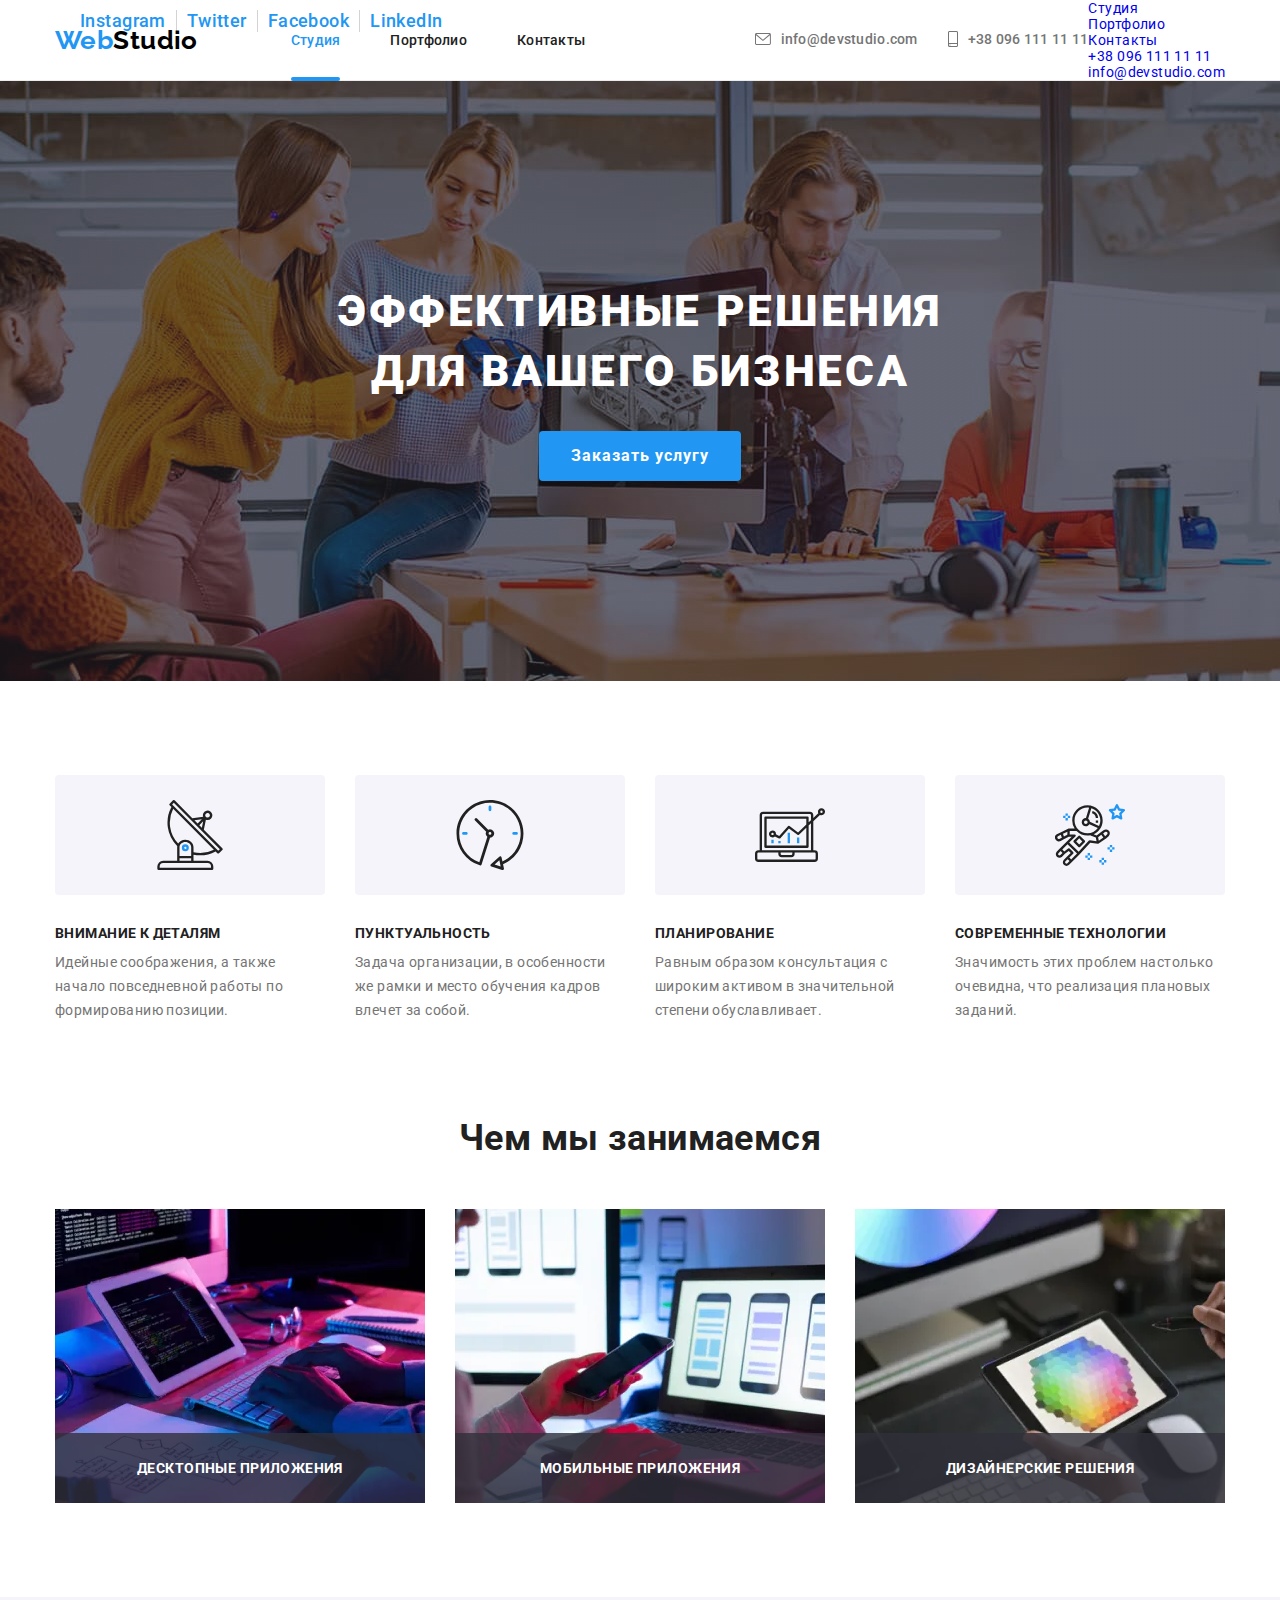
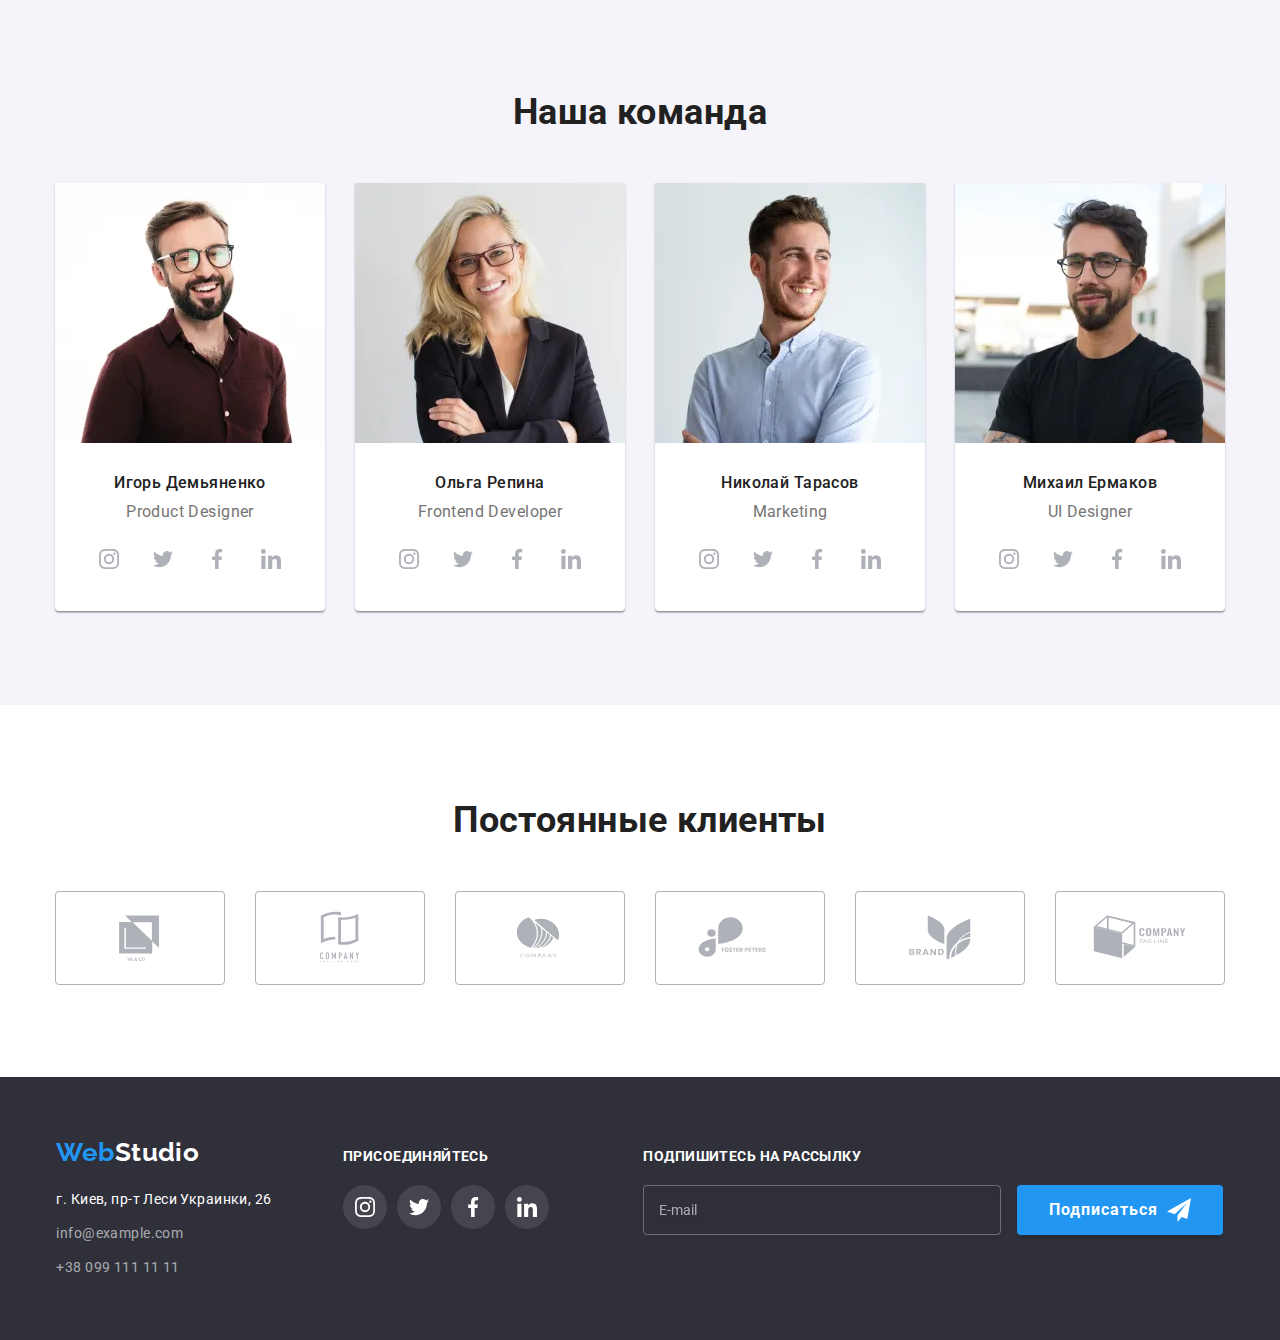
==== commit abadedb0: "fixed "Products" mobile and tablet img loading" ====
--- a/index.html
+++ b/index.html
@@ -64,47 +64,51 @@
         </ul>
 
         <!-- ========Burger Menu=========== -->
-        <input class="visually-hidden" type="checkbox" id="checkbox" />
-        <label class="burger" for="checkbox">
+        <input
+          class="burger-checkbox visually-hidden"
+          type="checkbox"
+          id="burger-checkbox"
+        />
+        <label for="burger-checkbox">
           <div class="burger-menu-button">
             <span class="line top"> </span>
             <span class="line center"> </span>
             <span class="line bottom"> </span>
           </div>
 
-          <div class="burger-menu">
-            <nav class="burger-nav">
-              <ul class="burger-nav__list list">
-                <li class="burger-nav__item">
+          <div class="modal-menu">
+            <nav>
+              <ul class="modal-menu__list list">
+                <li class="modal-menu__item">
                   <a
-                    class="burger-nav__link burger-nav__link_current link"
+                    class="modal-menu__link modal-menu__link_current link"
                     href="./index.html"
                     >Студия</a
                   >
                 </li>
-                <li class="burger-nav__item">
-                  <a class="burger-nav__link link" href="./portfolio.html"
+                <li class="modal-menu__item">
+                  <a class="modal-menu__link link" href="./portfolio.html"
                     >Портфолио</a
                   >
                 </li>
-                <li class="burger-nav__item">
-                  <a class="burger-nav__link link" href="#">Контакты</a>
+                <li class="modal-menu__item">
+                  <a class="modal-menu__link link" href="#">Контакты</a>
                 </li>
               </ul>
             </nav>
 
-            <ul class="burger-contacts list">
-              <li class="burger-contacts__item">
+            <ul class="modal-menu__contacts contacts-modal-menu list">
+              <li class="contacts-modal-menu__item">
                 <a
-                  class="burger-contacts__link_phone link"
+                  class="contacts-modal-menu_phone link"
                   href="tel:+380961111111"
                 >
                   +38 096 111 11 11</a
                 >
               </li>
-              <li class="burger-contacts__item">
+              <li class="contacts-modal-menu__item">
                 <a
-                  class="burger-contacts__link_mail link"
+                  class="contacts-modal-menu_mail link"
                   href="mailto:info@devstudio.com"
                 >
                   info@devstudio.com</a
@@ -224,9 +228,10 @@
                     "
                     media="(min-width: 1200px)"
                   />
+
                   <img
                     class="products__img"
-                    src="./images/products/desk-app-desktop.jpg"
+                    src="#"
                     alt="На клавиатуре печатают исходный код и смотрят его на десктопе и планшете"
                     width="370"
                   />
@@ -255,7 +260,7 @@
                   />
                   <img
                     class="products__img"
-                    src="./images/products/mob-app-desktop.jpg"
+                    src="#"
                     alt="Человек смотрит на телефон и ноутбук с макетами"
                     width="370"
                   />
@@ -284,7 +289,7 @@
                   />
                   <img
                     class="products__img"
-                    src="./images/products/design-desktop.jpg"
+                    src="#"
                     alt="Человек держит планшет с селектором цветов"
                     width="370"
                   />
--- a/css/main.min.css
+++ b/css/main.min.css
@@ -1 +1 @@
-:root{--primary-text-color: #757575;--secondary-text-color: #212121;--accent-color: #2196f3;--main-white-color: #ffffff;--primary-background-color: #2f303a;--secondary-background-color: #f5f4fa;--address-cont-color: rgba(255, 255, 255, 0.6);--primary-logo-color: #000000;--header-border: #ececec;--socials-color: #afb1b8;--timing-function: 250ms cubic-bezier(0.4, 0, 0.2, 1)}.visually-hidden{position:absolute;width:1px;height:1px;margin:-1px;border:0;padding:0;white-space:nowrap;clip-path:inset(100%);clip:rect(0 0 0 0);overflow:hidden}body{font-family:"Roboto",roboto,-apple-system,BlinkMacSystemFont,avenir next,avenir,segoe ui,helvetica neue,helvetica,Cantarell,Ubuntu,noto,arial,sans-serif;font-size:14px;letter-spacing:.03em;background-color:var(--main-white-color);color:var(--primary-text-color)}p,h1,h2,h3,ul{margin:0;padding:0;border:0}.list{margin-top:0;margin-bottom:0;padding-left:0;list-style:none}.link{text-decoration:none}@media screen and (max-width: 479px){.container{min-width:300px;max-width:480px;margin:0 auto;padding:0 15px}}@media screen and (min-width: 480px){.container{width:480px;margin:0 auto;padding:0 15px}}@media screen and (min-width: 768px){.container{width:768px}}@media screen and (min-width: 1200px){.container{width:1200px;margin-right:auto;margin-left:auto}}.section{padding:60px 0}@media screen and (min-width: 1200px){.section{padding:94px 0}}.section-title{margin-bottom:30px;font-weight:700;font-size:28px;line-height:1.1785714286;text-align:center;color:var(--secondary-text-color)}@media screen and (min-width: 1200px){.section-title{margin-bottom:50px;font-weight:700;font-size:36px;line-height:1.1666666667}}.backdrop{position:fixed;top:0;left:0;width:100%;height:100%;z-index:9999;overflow-y:scroll;opacity:1;background-color:rgba(0,0,0,.4);transition:opacity var(--timing-function),visibility var(--timing-function)}.backdrop.is-hidden{opacity:0;visibility:hidden;pointer-events:none}.modal{position:absolute;top:50%;left:50%;z-index:9999;transform:translate(-50%, -50%) scale(1);width:450px;min-height:609px;background-color:#fff;box-shadow:0px 1px 3px rgba(0,0,0,.12),0px 1px 1px rgba(0,0,0,.14),0px 2px 1px rgba(0,0,0,.2);border-radius:4px;transition:transform var(--timing-function)}.backdrop.is-hidden .modal{transform:translate(-50%, -50%) scale(1.1)}@media screen and (min-width: 1200px){.modal{width:528px;min-height:581px}}.callback-form{padding:40px}.callback-form__title{display:inline-block;margin-bottom:12px;font-weight:700;font-size:20px;line-height:1.5;text-align:center;color:var(--secondary-text-color)}.callback-form__item{position:relative;margin-bottom:10px;display:flex;flex-direction:column}.callback-form__label{width:100%;margin-bottom:4px;font-weight:400;font-size:12px;line-height:1.1666666667;letter-spacing:.01em;color:var(--primary-text-color)}.callback-form__icon{position:absolute;bottom:11px;left:12px;fill:var(--secondary-text-color);transition:fill var(--timing-function)}.callback-form__input:focus+.callback-form__icon{fill:#2196f3}.callback-form__input{width:100%;padding:12px 16px 12px 42px;border:1px solid rgba(33,33,33,.2);border-radius:4px;transition:border-color var(--timing-function)}.callback-form__input:focus{border-color:var(--accent-color);outline:rgba(0,0,0,0)}.callback-form__textarea{resize:none;padding-left:16px}.callback-form__textarea::placeholder{font-size:14px;line-height:1.1428571429;letter-spacing:.01em;color:rgba(117,117,117,.5)}.policy-checkbox{flex-direction:row;align-items:center;margin-top:20px}.callback-form__check-icon{position:absolute;top:50%;left:13px;transform:translateY(-50%);width:16px;height:15px;cursor:pointer;opacity:0;transition:opacity var(--timing-function)}.policy-checkbox__input:checked+.policy-checkbox__label>.callback-form__check-icon{opacity:1}.policy-checkbox__label{display:inline-flex;align-items:center;margin:0;padding-left:13px;font-size:12px;line-height:1.1666666667;color:var(--primary-text-color)}@media screen and (min-width: 1200px){.policy-checkbox__label{font-size:14px;line-height:1.7142857143}}.policy-checkbox__label::before{content:"";display:inline-block;width:16px;height:15px;margin-right:8.38px;border:1.8px solid var(--secondary-text-color);border-radius:2px;transition:border-color var(--timing-function)}.policy-checkbox__input:checked+.policy-checkbox__label::before{border-color:var(--accent-color)}.policy-checkbox__input:focus-visible~.policy-checkbox__label::before{outline:2px solid rgba(5,34,195,.7)}.policy-checkbox__link{position:relative;padding-left:3.5px;border-bottom:1px solid var(--accent-color);color:var(--accent-color);font-weight:400;font-size:12px;line-height:1.1666666667;text-decoration:none;transition:color var(--timing-function)}.policy-checkbox__link:hover,.policy-checkbox__link:focus{color:var(--secondary-text-color)}@media screen and (min-width: 1200px){.policy-checkbox__link{font-size:14px;line-height:1.7142857143}}.policy-checkbox__link:before{content:"";position:absolute;left:0;bottom:-2px;display:block;width:100%;height:4px;background-color:var(--main-white-color);transform-origin:center;transform:scale(1);transition:transform var(--timing-function)}.policy-checkbox__link:hover:before,.policy-checkbox__link:focus:before{transform:scale(0)}.button{display:inline-block;font-family:inherit;font-weight:700;font-size:16px;line-height:1.875;text-align:center;letter-spacing:.06em;color:var(--secondary-text-color);background-color:var(--main-white-color);border:none;border-radius:4px;cursor:pointer}.button_primary{padding:10px 32px;color:var(--main-white-color);background-color:var(--accent-color);box-shadow:0px 4px 4px rgba(0,0,0,.15);transition:box-shadow var(--timing-function),background-color var(--timing-function)}.button_primary:hover,.button_primary:focus{background-color:#188ce8;box-shadow:0px 4px 4px rgba(0,0,0,.25)}.button_secondary{padding:6px 22px;font-weight:500;font-size:16px;line-height:1.625;text-align:center;letter-spacing:.03em;color:var(--secondary-text-color);background-color:var(--secondary-background-color);transition:box-shadow var(--timing-function),background-color var(--timing-function),color var(--timing-function)}.button_secondary:hover,.button_secondary:focus{color:var(--main-white-color);background-color:var(--accent-color);box-shadow:0px 3px 1px rgba(0,0,0,.1),0px 1px 2px rgba(0,0,0,.08),0px 2px 2px rgba(0,0,0,.12)}.button_secondary.active{color:var(--main-white-color);background-color:var(--accent-color);box-shadow:0px 3px 1px rgba(0,0,0,.1),0px 1px 2px rgba(0,0,0,.08),0px 2px 2px rgba(0,0,0,.12)}.modal__close-btn{position:absolute;top:8px;right:8px;display:flex;align-items:center;justify-content:center;height:30px;width:30px;padding:0;background-color:rgba(0,0,0,0);border:1px solid rgba(0,0,0,.1);border-radius:50px;cursor:pointer;transition:fill var(--timing-function)}.modal__close-btn:hover,.modal__close-btn:focus{fill:var(--accent-color)}.modal__button{display:flex;margin-top:30px;margin-right:auto;margin-left:auto;padding-left:55px;padding-right:55px}.socials{display:flex;justify-content:center;gap:10px;margin-top:16px}.socials__link{display:inline-flex;align-items:center;justify-content:center;width:44px;height:44px;border-radius:50%;transition:background-color var(--timing-function),fill var(--timing-function)}.socials__link:hover,.socials__link:focus{background-color:var(--accent-color);fill:var(--main-white-color)}.socials__link:hover .socials__icon,.socials__link:focus .socials__icon{fill:var(--main-white-color)}.socials__icon{width:20px;height:20px;fill:var(--socials-color)}.footer__socials{margin-top:20px}.socials__link_footer{background-color:rgba(255,255,255,.1);transition:background-color var(--timing-function)}.socials__link_footer:hover,.socials__link_footer:focus{background-color:var(--accent-color)}.socials__icon_footer{fill:var(--main-white-color)}.logo{text-decoration:none;font-family:"Raleway",roboto,-apple-system,BlinkMacSystemFont,avenir next,avenir,segoe ui,helvetica neue,helvetica,Cantarell,Ubuntu,noto,arial,sans-serif;font-weight:700;font-size:24px;line-height:1.1666666667;color:var(--primary-logo-color)}@media screen and (min-width: 1200px){.logo{font-weight:700;font-size:26px;line-height:1.1923076923}}.footer__logo{color:var(--main-white-color)}.logo_accent{color:var(--accent-color)}.header{border-bottom:1px solid var(--header-border)}@media screen and (max-width: 767px){.header{padding:16px 0}}.header__container{position:relative}@media screen and (min-width: 768px){.header__container{display:flex;align-items:center}}.nav{display:inline-flex;align-items:center}.nav__list{display:none}@media screen and (min-width: 768px){.nav__list{display:flex;margin-left:88px;margin-right:84px}}@media screen and (min-width: 1200px){.nav__list{margin-left:93px}}.nav__item:not(:last-child){margin-right:50px}.nav__link{display:block;padding-top:32px;padding-bottom:32px;text-decoration:none;font-weight:500;font-size:14px;line-height:1.1428571429;letter-spacing:.02em;color:var(--secondary-text-color);transition:color var(--timing-function)}.nav__link:hover,.nav__link:focus{color:var(--accent-color)}.nav__link_current{position:relative;color:var(--accent-color)}.nav__link_current::after{content:"";position:absolute;right:0;bottom:-1px;width:100%;height:4px;background-color:var(--accent-color);border-radius:2px}.contacts{display:none}@media screen and (min-width: 768px)and (max-width: 1199px){.contacts{display:inline-flex;flex-wrap:wrap;gap:10px}}@media screen and (min-width: 1200px){.contacts{display:flex;margin-left:auto}}@media screen and (min-width: 1200px){.contacts__item:not(:last-child){margin-right:30px}}.contacts__link{display:inline-flex;align-items:center;text-decoration:none;font-weight:500;font-size:12px;line-height:1.1666666667;letter-spacing:.02em;color:var(--primary-text-color);transition:color var(--timing-function)}.contacts__link:hover,.contacts__link:focus{color:var(--accent-color)}@media screen and (min-width: 1200px){.contacts__link{font-weight:500;font-size:14px;line-height:1.1428571429}}.contacts__icon{margin-right:10px;fill:#757575;transition:fill var(--timing-function)}.contacts__link:hover .contacts__icon,.contacts__link:focus .contacts__icon{fill:#2196f3}.burger-menu-button{position:absolute;right:22px;top:4px;z-index:1000;display:inline-block;width:24px;height:26px}.burger-menu-button:hover{cursor:pointer}.line{position:absolute;z-index:900;display:block;width:24px;height:3px;background-color:#000;cursor:pointer}@media screen and (min-width: 768px){.line{display:none}}.burger-menu-button:hover .line{background-color:var(--accent-color)}.line.top{top:0px;transform-origin:right;transition:transform var(--timing-function)}.line.center{top:8.5px;transform-origin:center;transition:transform var(--timing-function)}.line.bottom{top:17px;transform-origin:right;transition:transform var(--timing-function)}input:checked+label .line.bottom{transform:rotate(45deg)}input:checked+label .line.center{transform:scale(0)}input:checked+label .line.top{transform:rotate(-45deg)}.burger-menu{position:fixed;top:0;left:0;bottom:0;right:0;z-index:100;padding:48px 40px;display:none;background-color:#fff}input:checked+label .burger-menu{display:block}.burger-nav__item:not(:last-child){margin-bottom:32px}.burger-nav__link{font-weight:500;font-size:40px;line-height:1.175;color:var(--secondary-text-color)}.burger-nav__link_current{color:var(--accent-color)}.burger-contacts{position:absolute;bottom:134px;left:40px}.burger-contacts__item:not(:last-child){margin-bottom:32px}.burger-contacts__link_phone{font-weight:500;font-size:34px;line-height:1.1764705882;letter-spacing:.02em;color:var(--accent-color)}.burger-contacts__link_mail{font-weight:500;font-size:24px;line-height:1.1666666667;letter-spacing:.02em;color:var(--primary-text-color)}.burger-socials{position:absolute;bottom:48px;left:40px;display:flex;flex-wrap:wrap;row-gap:10px;margin-top:64px}.burger-socials__item{position:relative;padding-right:10px;margin-right:10px}.burger-socials__item:not(:last-child){border-right:1px solid rgba(33,33,33,.2)}.burger-socials__link{font-weight:500;font-size:18px;line-height:1.2222222222;color:var(--accent-color)}.hero{height:400px;margin-left:auto;margin-right:auto;padding-top:118px;padding-bottom:118px;text-align:center;background-color:var(--primary-background-color);background-image:linear-gradient(rgba(47, 48, 58, 0.4), rgba(47, 48, 58, 0.4)),url(../../images/hero/hero.jpg);background-repeat:no-repeat;background-position:center;background-size:cover}@media screen and (min-device-pixel-ratio: 2),screen and (min-resolution: 192dpi),screen and (min-resolution: 2dppx){.hero{background-image:linear-gradient(rgba(47, 48, 58, 0.4), rgba(47, 48, 58, 0.4)),url(../../images/hero/hero@2x.jpg)}}@media screen and (min-width: 1200px){.hero{max-width:1920px;height:600px;padding-top:200px;padding-bottom:200px}}.hero__title{width:360px;margin-left:auto;margin-right:auto;margin-bottom:30px;font-weight:900;font-size:26px;line-height:1.6153846154;text-align:center;letter-spacing:.06em;text-transform:uppercase;color:var(--main-white-color)}@media screen and (max-width: 386px){.hero__title{margin-top:-20px;width:auto}}@media screen and (min-width: 1200px){.hero__title{font-weight:900;font-size:44px;line-height:1.3636363636;width:700px}}@media screen and (min-width: 1200px){.features{padding-bottom:47px}}@media screen and (min-width: 768px){.features__list{display:flex;flex-wrap:wrap;gap:30px}}.features__item{width:100%}@media screen and (min-width: 768px){.features__item{width:calc((100% - 30px)/2)}}@media screen and (min-width: 1200px){.features__item{width:calc((100% - 90px)/4)}}.features__thumb{display:inline-flex;align-items:center;justify-content:center;width:100%;height:120px;margin-bottom:30px;background:#f5f4fa;border-radius:4px}.item-features__title{margin-bottom:10px;font-weight:700;font-size:14px;line-height:1.1428571429;text-transform:uppercase;color:var(--secondary-text-color)}@media screen and (max-width: 767px){.item-features__title{text-align:center}}.item-features__text{line-height:1.71}.products{display:none}@media screen and (min-width: 1200px){.products{display:block;padding-top:47px}}.products__list{display:flex;gap:30px}.products__img{display:block}.products__thumb{position:relative}.products__description{position:absolute;display:inline-flex;content:"";bottom:0;right:0;width:100%;height:70px;align-items:center;justify-content:center;font-weight:700;font-size:14px;line-height:1.1428571429;text-transform:uppercase;color:var(--main-white-color);background:rgba(47,48,58,.8)}.team{background-color:var(--secondary-background-color)}@media screen and (min-width: 768px){.team__list{display:flex;flex-wrap:wrap;gap:30px}}.team__item{padding-bottom:30px;text-align:center;background-color:var(--main-white-color);box-shadow:0px 1px 3px rgba(0,0,0,.12),0px 1px 1px rgba(0,0,0,.14),0px 2px 1px rgba(0,0,0,.2);border-radius:0px 0px 4px 4px}@media screen and (max-width: 767px){.team__item{margin-bottom:30px;padding-bottom:24px}}@media screen and (min-width: 768px){.team__item{width:calc((100% - 30px)/2)}}@media screen and (min-width: 1200px){.team__item{width:calc((100% - 90px)/4)}}.item-team__img{display:block;width:100%}.item-team__title{padding-top:30px;margin-bottom:10px;font-weight:500;font-size:16px;line-height:1.1875;color:var(--secondary-text-color)}.item-team__text{font-size:16px;line-height:1.1875}.clients__list{display:flex;flex-wrap:wrap;justify-content:center;gap:30px}.clients__item{width:calc((100% - 30px)/2);height:92px}@media screen and (min-width: 768px)and (max-width: 1199px){.clients__item{width:calc((100% - 60px)/3)}}@media screen and (min-width: 1200px){.clients__item{width:calc((100% - 150px)/6)}}.clients__link{display:inline-flex;align-items:center;justify-content:center;width:100%;padding-left:32px;padding-right:32px;padding-top:16px;padding-bottom:16px;border:1px solid #afb1b8;border-radius:4px;transition:border-color var(--timing-function)}.clients__link:hover,.clients__link:focus{border-color:var(--accent-color);fill:var(--accent-color)}.clients__link:hover .clients__icon,.clients__link:focus .clients__icon{border-color:var(--accent-color);fill:var(--accent-color)}.clients__icon{width:106px;height:60px;fill:var(--socials-color);transition:fill var(--timing-function)}.footer{padding:60px 0;background-color:#000;background-color:var(--primary-background-color)}.container-footer{text-align:center}@media screen and (min-width: 768px){.container-footer{display:flex;flex-wrap:wrap;justify-content:space-evenly}}@media screen and (min-width: 1200px){.container-footer{align-items:baseline;text-align:start}}.address{margin-top:20px}@media screen and (max-width: 1199px){.address{margin-bottom:60px}}.address__item:not(:last-child){margin-bottom:10px}.address__link{text-decoration:none;line-height:1.71;font-style:normal;color:var(--address-cont-color);transition:color var(--timing-function)}.address__link_geo{color:var(--main-white-color)}.address__link_cont:hover,.address__link_cont:focus{color:var(--accent-color)}@media screen and (max-width: 767px){.join{margin-bottom:60px}}@media screen and (min-width: 1200px){.join{margin-left:70px;margin-right:93px;margin-bottom:40px}}.join__title{margin-bottom:20px;line-height:1.14;text-transform:uppercase;color:#fff}.subscribe-title{display:block}.subscribe__input{width:358px;height:50px;padding:15px;margin-right:12px;color:var(--main-white-color);background-color:rgba(0,0,0,0);border:1px solid rgba(255,255,255,.3);filter:drop-shadow(0px 4px 4px rgba(0, 0, 0, 0.15));border-radius:4px}.subscribe__input::placeholder{line-height:1.25;color:rgba(255,255,255,.6)}@media screen and (max-width: 1199px){.subscribe__input{width:100%;min-width:300px;margin-bottom:20px}}@media screen and (min-width: 768px)and (max-width: 1199px){.subscribe__input{width:450px}}.subscribe-button{display:inline-flex;align-items:center;font-weight:700;font-size:16px;line-height:1.875;letter-spacing:.06em;color:var(--main-white-color)}@media screen and (min-width: 768px)and (max-width: 1199px){.subscribe-button{display:flex;margin:0 auto}}.subscribe-button__icon{margin-left:10px}/*# sourceMappingURL=main.min.css.map */+:root{--primary-text-color: #757575;--secondary-text-color: #212121;--accent-color: #2196f3;--main-white-color: #ffffff;--primary-background-color: #2f303a;--secondary-background-color: #f5f4fa;--address-cont-color: rgba(255, 255, 255, 0.6);--primary-logo-color: #000000;--header-border: #ececec;--socials-color: #afb1b8;--timing-function: 250ms cubic-bezier(0.4, 0, 0.2, 1)}.visually-hidden{position:absolute;width:1px;height:1px;margin:-1px;border:0;padding:0;white-space:nowrap;clip-path:inset(100%);clip:rect(0 0 0 0);overflow:hidden}body{font-family:"Roboto",roboto,-apple-system,BlinkMacSystemFont,avenir next,avenir,segoe ui,helvetica neue,helvetica,Cantarell,Ubuntu,noto,arial,sans-serif;font-size:14px;letter-spacing:.03em;background-color:var(--main-white-color);color:var(--primary-text-color)}p,h1,h2,h3,ul{margin:0;padding:0;border:0}img{display:block;max-width:100%;height:auto}.list{margin-top:0;margin-bottom:0;padding-left:0;list-style:none}.link{text-decoration:none}@media screen and (max-width: 479px){.container{min-width:300px;max-width:480px;margin:0 auto;padding:0 15px}}@media screen and (min-width: 480px){.container{width:480px;margin:0 auto;padding:0 15px}}@media screen and (min-width: 768px){.container{width:768px}}@media screen and (min-width: 1200px){.container{width:1200px;margin-right:auto;margin-left:auto}}.section{padding:60px 0}@media screen and (min-width: 1200px){.section{padding:94px 0}}.section-title{margin-bottom:30px;font-weight:700;font-size:28px;line-height:1.1785714286;text-align:center;color:var(--secondary-text-color)}@media screen and (min-width: 1200px){.section-title{margin-bottom:50px;font-weight:700;font-size:36px;line-height:1.1666666667}}.button{display:inline-block;font-family:inherit;font-weight:700;font-size:16px;line-height:1.875;text-align:center;letter-spacing:.06em;color:var(--secondary-text-color);background-color:var(--main-white-color);border:none;border-radius:4px;cursor:pointer}.button_primary{padding:10px 32px;color:var(--main-white-color);background-color:var(--accent-color);box-shadow:0px 4px 4px rgba(0,0,0,.15);transition:box-shadow var(--timing-function),background-color var(--timing-function)}.button_primary:hover,.button_primary:focus{background-color:#188ce8;box-shadow:0px 4px 4px rgba(0,0,0,.25)}.button_secondary{padding:6px 22px;font-weight:500;font-size:16px;line-height:1.625;text-align:center;letter-spacing:.03em;color:var(--secondary-text-color);background-color:var(--secondary-background-color);transition:box-shadow var(--timing-function),background-color var(--timing-function),color var(--timing-function)}.button_secondary:hover,.button_secondary:focus{color:var(--main-white-color);background-color:var(--accent-color);box-shadow:0px 3px 1px rgba(0,0,0,.1),0px 1px 2px rgba(0,0,0,.08),0px 2px 2px rgba(0,0,0,.12)}.button_secondary.active{color:var(--main-white-color);background-color:var(--accent-color);box-shadow:0px 3px 1px rgba(0,0,0,.1),0px 1px 2px rgba(0,0,0,.08),0px 2px 2px rgba(0,0,0,.12)}.backdrop{position:fixed;top:0;left:0;width:100%;height:100%;z-index:9999;overflow-y:scroll;opacity:1;background-color:rgba(0,0,0,.4);transition:opacity var(--timing-function),visibility var(--timing-function)}.backdrop.is-hidden{opacity:0;visibility:hidden;pointer-events:none}.modal{position:absolute;top:50%;left:50%;z-index:9999;transform:translate(-50%, -50%) scale(1);width:96%;height:96%;max-width:450px;max-height:609px;overflow:auto;background-color:#fff;box-shadow:0px 1px 3px rgba(0,0,0,.12),0px 1px 1px rgba(0,0,0,.14),0px 2px 1px rgba(0,0,0,.2);border-radius:4px;transition:transform var(--timing-function)}.backdrop.is-hidden .modal{transform:translate(-50%, -50%) scale(1.1)}@media screen and (min-width: 1200px){.modal{width:528px;height:581px;max-width:528px;max-height:581px}}.modal__close-btn{position:absolute;top:8px;right:8px;display:flex;align-items:center;justify-content:center;height:30px;width:30px;padding:0;background-color:rgba(0,0,0,0);border:1px solid rgba(0,0,0,.1);border-radius:50px;cursor:pointer;transition:fill var(--timing-function)}.modal__close-btn:hover,.modal__close-btn:focus{fill:var(--accent-color)}.callback-form{padding:40px}.callback-form__title{display:inline-block;margin-bottom:12px;font-weight:700;font-size:20px;line-height:1.5;text-align:center;color:var(--secondary-text-color)}.callback-form__item{position:relative;margin-bottom:10px;display:flex;flex-direction:column}.callback-form__label{width:100%;margin-bottom:4px;font-weight:400;font-size:12px;line-height:1.1666666667;letter-spacing:.01em;color:var(--primary-text-color)}.callback-form__icon{position:absolute;bottom:11px;left:12px;fill:var(--secondary-text-color);transition:fill var(--timing-function)}.callback-form__input:focus+.callback-form__icon{fill:#2196f3}.callback-form__input{width:100%;padding:12px 16px 12px 42px;border:1px solid rgba(33,33,33,.2);border-radius:4px;transition:border-color var(--timing-function)}.callback-form__input:focus{border-color:var(--accent-color);outline:rgba(0,0,0,0)}.callback-form__textarea{resize:none;padding-left:16px}.callback-form__textarea::placeholder{font-size:14px;line-height:1.1428571429;letter-spacing:.01em;color:rgba(117,117,117,.5)}.policy-checkbox{flex-direction:row;align-items:center;margin-top:20px}.callback-form__check-icon{position:absolute;top:50%;left:13px;transform:translateY(-50%);width:16px;height:15px;cursor:pointer;opacity:0;transition:opacity var(--timing-function)}.policy-checkbox__input:checked+.policy-checkbox__label>.callback-form__check-icon{opacity:1}@media screen and (max-width: 467px){.callback-form__check-icon{top:20%}}.policy-checkbox__label{display:inline-flex;flex-wrap:wrap;row-gap:5px;align-items:center;margin:0;padding-left:13px;font-size:12px;line-height:1.1666666667;color:var(--primary-text-color)}@media screen and (max-width: 467px){.policy-checkbox__label{display:inline}}@media screen and (min-width: 1200px){.policy-checkbox__label{font-size:14px;line-height:1.7142857143}}.policy-checkbox__label::before{content:"";display:inline-block;width:16px;height:15px;margin-right:8.38px;border:1.8px solid var(--secondary-text-color);border-radius:2px;transition:border-color var(--timing-function)}.policy-checkbox__input:checked+.policy-checkbox__label::before{border-color:var(--accent-color)}.policy-checkbox__input:focus-visible~.policy-checkbox__label::before{outline:2px solid rgba(5,34,195,.7)}.policy-checkbox__link{position:relative;padding-left:3.5px;align-self:flex-end;border-bottom:1px solid var(--accent-color);color:var(--accent-color);font-weight:400;font-size:12px;line-height:1.1666666667;text-decoration:none;transition:color var(--timing-function)}.policy-checkbox__link:hover,.policy-checkbox__link:focus{color:var(--secondary-text-color)}@media screen and (min-width: 1200px){.policy-checkbox__link{font-size:14px;line-height:1.7142857143}}.policy-checkbox__link:before{content:"";position:absolute;left:0;bottom:-4px;display:block;width:100%;height:4px;background-color:var(--main-white-color);transform-origin:center;transform:scale(1);transition:transform var(--timing-function)}.policy-checkbox__link:hover:before,.policy-checkbox__link:focus:before{transform:scale(0)}.modal__button{display:flex;margin-top:30px;margin-right:auto;margin-left:auto;padding-left:55px;padding-right:55px}.socials{display:flex;justify-content:center;gap:10px;margin-top:16px}.socials__link{display:inline-flex;align-items:center;justify-content:center;width:44px;height:44px;border-radius:50%;transition:background-color var(--timing-function),fill var(--timing-function)}.socials__link:hover,.socials__link:focus{background-color:var(--accent-color);fill:var(--main-white-color)}.socials__link:hover .socials__icon,.socials__link:focus .socials__icon{fill:var(--main-white-color)}.socials__icon{width:20px;height:20px;fill:var(--socials-color)}.footer__socials{margin-top:20px}.socials__link_footer{background-color:rgba(255,255,255,.1);transition:background-color var(--timing-function)}.socials__link_footer:hover,.socials__link_footer:focus{background-color:var(--accent-color)}.socials__icon_footer{fill:var(--main-white-color)}.logo{text-decoration:none;font-family:"Raleway",roboto,-apple-system,BlinkMacSystemFont,avenir next,avenir,segoe ui,helvetica neue,helvetica,Cantarell,Ubuntu,noto,arial,sans-serif;font-weight:700;font-size:24px;line-height:1.1666666667;color:var(--primary-logo-color)}@media screen and (min-width: 1200px){.logo{font-weight:700;font-size:26px;line-height:1.1923076923}}.footer__logo{color:var(--main-white-color)}.logo_accent{color:var(--accent-color)}.header{border-bottom:1px solid var(--header-border)}@media screen and (max-width: 767px){.header{padding:16px 0}}.header__container{position:relative}@media screen and (min-width: 768px){.header__container{display:flex;align-items:center}}.nav{display:inline-flex;align-items:center}.nav__list{display:none}@media screen and (min-width: 768px){.nav__list{display:flex;margin-left:88px;margin-right:84px}}@media screen and (min-width: 1200px){.nav__list{margin-left:93px}}.nav__item:not(:last-child){margin-right:50px}.nav__link{display:block;padding-top:32px;padding-bottom:32px;text-decoration:none;font-weight:500;font-size:14px;line-height:1.1428571429;letter-spacing:.02em;color:var(--secondary-text-color);transition:color var(--timing-function)}.nav__link:hover,.nav__link:focus{color:var(--accent-color)}.nav__link_current{position:relative;color:var(--accent-color)}.nav__link_current::after{content:"";position:absolute;right:0;bottom:-1px;width:100%;height:4px;background-color:var(--accent-color);border-radius:2px}.contacts{display:none}@media screen and (min-width: 768px)and (max-width: 1199px){.contacts{display:inline-flex;flex-wrap:wrap;gap:10px}}@media screen and (min-width: 1200px){.contacts{display:flex;margin-left:auto}}@media screen and (min-width: 1200px){.contacts__item:not(:last-child){margin-right:30px}}.contacts__link{display:inline-flex;align-items:center;text-decoration:none;font-weight:500;font-size:12px;line-height:1.1666666667;letter-spacing:.02em;color:var(--primary-text-color);transition:color var(--timing-function)}.contacts__link:hover,.contacts__link:focus{color:var(--accent-color)}@media screen and (min-width: 1200px){.contacts__link{font-weight:500;font-size:14px;line-height:1.1428571429}}.contacts__icon{margin-right:10px;fill:#757575;transition:fill var(--timing-function)}.contacts__link:hover .contacts__icon,.contacts__link:focus .contacts__icon{fill:#2196f3}.burger-menu-button{position:absolute;right:22px;top:4px;z-index:1000;display:inline-block;width:24px;height:26px}.burger-menu-button:hover{cursor:pointer}.line{position:absolute;z-index:900;display:block;width:24px;height:3px;background-color:#000;cursor:pointer}@media screen and (min-width: 768px){.line{display:none}}.burger-menu-button:hover .line{background-color:var(--accent-color)}.line.top{top:0px;transform-origin:right;transition:transform var(--timing-function)}.line.center{top:8.5px;transform-origin:center;transition:transform var(--timing-function)}.line.bottom{top:17px;transform-origin:right;transition:transform var(--timing-function)}input:checked+label .line.bottom{transform:rotate(45deg)}input:checked+label .line.center{transform:scale(0)}input:checked+label .line.top{transform:rotate(-45deg)}.burger-menu{position:fixed;top:0;left:0;bottom:0;right:0;z-index:100;padding:48px 40px;display:none;background-color:#fff}input:checked+label .burger-menu{display:block}.burger-nav__item:not(:last-child){margin-bottom:32px}.burger-nav__link{font-weight:500;font-size:40px;line-height:1.175;color:var(--secondary-text-color)}.burger-nav__link_current{color:var(--accent-color)}.burger-contacts{position:absolute;bottom:134px;left:40px}.burger-contacts__item:not(:last-child){margin-bottom:32px}.burger-contacts__link_phone{font-weight:500;font-size:34px;line-height:1.1764705882;letter-spacing:.02em;color:var(--accent-color)}.burger-contacts__link_mail{font-weight:500;font-size:24px;line-height:1.1666666667;letter-spacing:.02em;color:var(--primary-text-color)}.burger-socials{position:absolute;bottom:48px;left:40px;display:flex;flex-wrap:wrap;row-gap:10px;margin-top:64px}.burger-socials__item{position:relative;padding-right:10px;margin-right:10px}.burger-socials__item:not(:last-child){border-right:1px solid rgba(33,33,33,.2)}.burger-socials__link{font-weight:500;font-size:18px;line-height:1.2222222222;color:var(--accent-color)}.hero{height:400px;margin-left:auto;margin-right:auto;padding-top:118px;padding-bottom:118px;text-align:center;background-color:var(--primary-background-color);background-image:linear-gradient(rgba(47, 48, 58, 0.4), rgba(47, 48, 58, 0.4)),url(../images/hero/hero.jpg);background-repeat:no-repeat;background-position:center;background-size:cover}@media screen and (min-device-pixel-ratio: 2),screen and (min-resolution: 192dpi),screen and (min-resolution: 2dppx){.hero{background-image:linear-gradient(rgba(47, 48, 58, 0.4), rgba(47, 48, 58, 0.4)),url(../images/hero/hero@2x.jpg)}}@media screen and (min-width: 1200px){.hero{max-width:1920px;height:600px;padding-top:200px;padding-bottom:200px}}.hero__title{width:360px;margin-left:auto;margin-right:auto;margin-bottom:30px;font-weight:900;font-size:26px;line-height:1.6153846154;text-align:center;letter-spacing:.06em;text-transform:uppercase;color:var(--main-white-color)}@media screen and (max-width: 386px){.hero__title{margin-top:-20px;width:auto}}@media screen and (min-width: 1200px){.hero__title{font-weight:900;font-size:44px;line-height:1.3636363636;width:700px}}@media screen and (min-width: 1200px){.features{padding-bottom:47px}}@media screen and (min-width: 768px){.features__list{display:flex;flex-wrap:wrap;gap:30px}}.features__item{width:100%}@media screen and (min-width: 768px){.features__item{width:calc((100% - 30px)/2)}}@media screen and (min-width: 1200px){.features__item{width:calc((100% - 90px)/4)}}.features__thumb{display:inline-flex;align-items:center;justify-content:center;width:100%;height:120px;margin-bottom:30px;background:#f5f4fa;border-radius:4px}.item-features__title{margin-bottom:10px;font-weight:700;font-size:14px;line-height:1.1428571429;text-transform:uppercase;color:var(--secondary-text-color)}@media screen and (max-width: 767px){.item-features__title{text-align:center}}.item-features__text{line-height:1.71}.products{display:none}@media screen and (min-width: 1200px){.products{display:block;padding-top:47px}}.products__list{display:flex;gap:30px}.products__img{display:block}.products__thumb{position:relative}.products__description{position:absolute;display:inline-flex;content:"";bottom:0;right:0;width:100%;height:70px;align-items:center;justify-content:center;font-weight:700;font-size:14px;line-height:1.1428571429;text-transform:uppercase;color:var(--main-white-color);background:rgba(47,48,58,.8)}.team{background-color:var(--secondary-background-color)}@media screen and (min-width: 768px){.team__list{display:flex;flex-wrap:wrap;gap:30px}}.team__item{padding-bottom:30px;text-align:center;background-color:var(--main-white-color);box-shadow:0px 1px 3px rgba(0,0,0,.12),0px 1px 1px rgba(0,0,0,.14),0px 2px 1px rgba(0,0,0,.2);border-radius:0px 0px 4px 4px}@media screen and (max-width: 767px){.team__item{margin-bottom:30px;padding-bottom:24px}}@media screen and (min-width: 768px){.team__item{width:calc((100% - 30px)/2)}}@media screen and (min-width: 1200px){.team__item{width:calc((100% - 90px)/4)}}.item-team__img{display:block;width:100%}.item-team__title{padding-top:30px;margin-bottom:10px;font-weight:500;font-size:16px;line-height:1.1875;color:var(--secondary-text-color)}.item-team__text{font-size:16px;line-height:1.1875}.clients__list{display:flex;flex-wrap:wrap;justify-content:center;gap:30px}.clients__item{width:calc((100% - 30px)/2);height:92px}@media screen and (min-width: 768px)and (max-width: 1199px){.clients__item{width:calc((100% - 60px)/3)}}@media screen and (min-width: 1200px){.clients__item{width:calc((100% - 150px)/6)}}.clients__link{display:inline-flex;align-items:center;justify-content:center;width:100%;padding-left:32px;padding-right:32px;padding-top:16px;padding-bottom:16px;border:1px solid #afb1b8;border-radius:4px;transition:border-color var(--timing-function)}.clients__link:hover,.clients__link:focus{border-color:var(--accent-color);fill:var(--accent-color)}.clients__link:hover .clients__icon,.clients__link:focus .clients__icon{border-color:var(--accent-color);fill:var(--accent-color)}.clients__icon{width:106px;height:60px;fill:var(--socials-color);transition:fill var(--timing-function)}.footer{padding:60px 0;background-color:#000;background-color:var(--primary-background-color)}.container-footer{text-align:center}@media screen and (min-width: 768px){.container-footer{display:flex;flex-wrap:wrap;justify-content:space-evenly}}@media screen and (min-width: 1200px){.container-footer{align-items:baseline;text-align:start}}.address{margin-top:20px}@media screen and (max-width: 1199px){.address{margin-bottom:60px}}.address__item:not(:last-child){margin-bottom:10px}.address__link{text-decoration:none;line-height:1.71;font-style:normal;color:var(--address-cont-color);transition:color var(--timing-function)}.address__link_geo{color:var(--main-white-color)}.address__link_cont:hover,.address__link_cont:focus{color:var(--accent-color)}@media screen and (max-width: 767px){.join{margin-bottom:60px}}@media screen and (min-width: 1200px){.join{margin-left:70px;margin-right:93px;margin-bottom:40px}}.join__title{margin-bottom:20px;line-height:1.14;text-transform:uppercase;color:#fff}.subscribe-title{display:block}.subscribe__input{width:358px;height:50px;padding:15px;margin-right:12px;color:var(--main-white-color);background-color:rgba(0,0,0,0);border:1px solid rgba(255,255,255,.3);filter:drop-shadow(0px 4px 4px rgba(0, 0, 0, 0.15));border-radius:4px}.subscribe__input::placeholder{line-height:1.25;color:rgba(255,255,255,.6)}@media screen and (max-width: 1199px){.subscribe__input{width:100%;min-width:300px;margin-bottom:20px}}@media screen and (min-width: 768px)and (max-width: 1199px){.subscribe__input{width:450px}}.subscribe-button{display:inline-flex;align-items:center;font-weight:700;font-size:16px;line-height:1.875;letter-spacing:.06em;color:var(--main-white-color)}@media screen and (min-width: 768px)and (max-width: 1199px){.subscribe-button{display:flex;margin:0 auto}}.subscribe-button__icon{margin-left:10px}/*# sourceMappingURL=main.min.css.map */